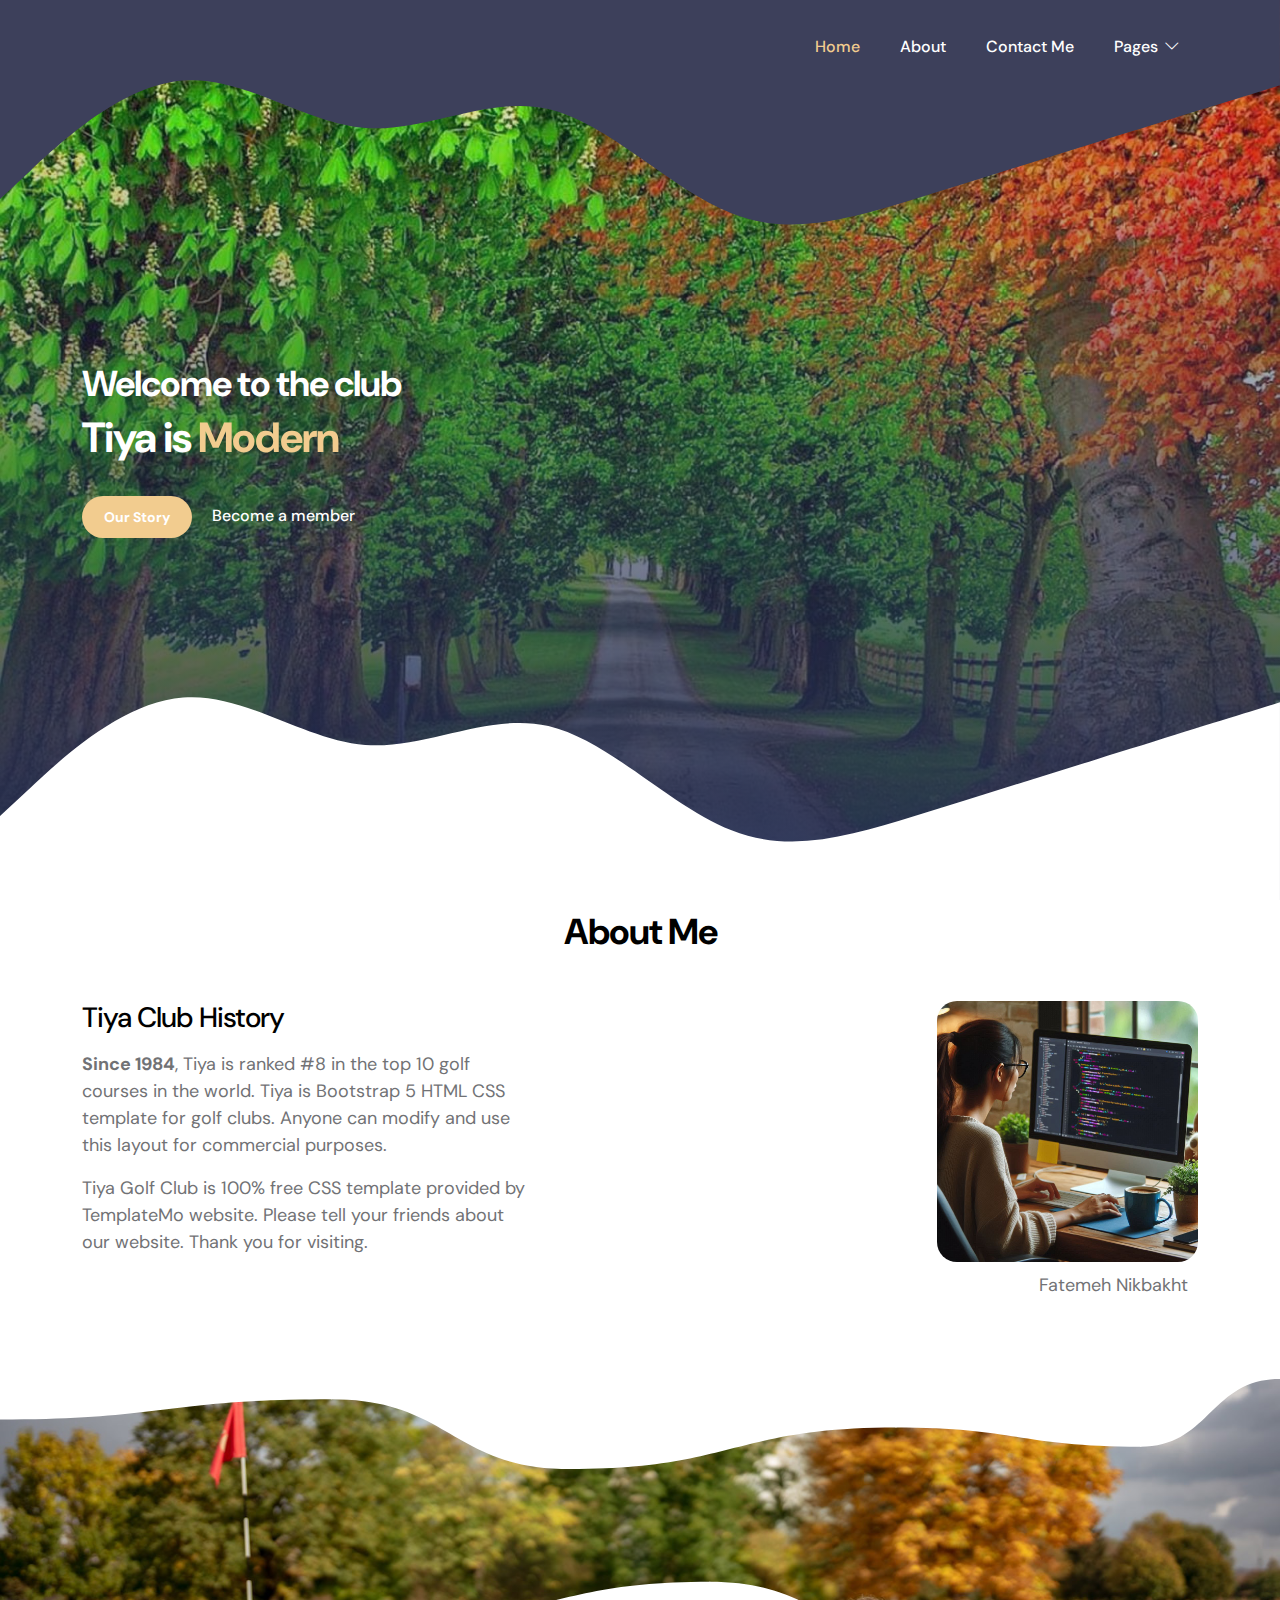
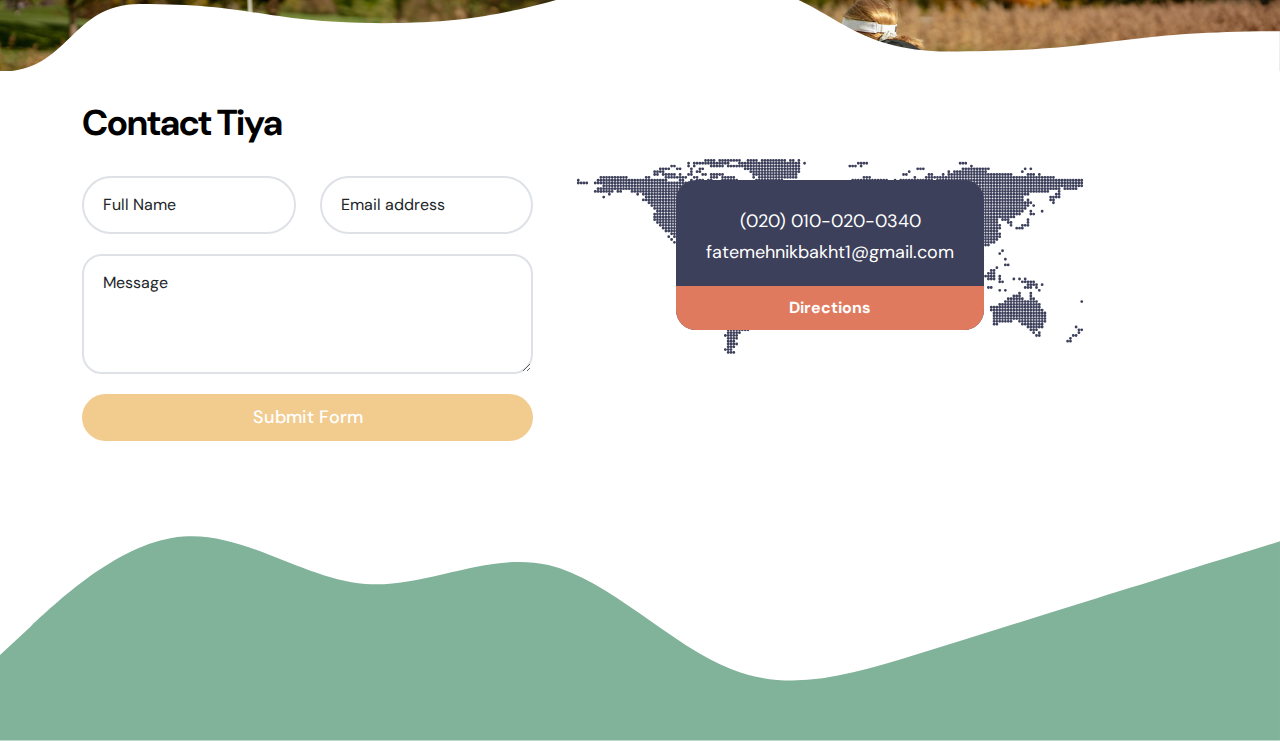
==== index.html @ 6df1ecae "SUBMIT" ====
<!doctype html>
<html lang="en">
    <head>
        <meta charset="utf-8">
        <meta name="viewport" content="width=device-width, initial-scale=1">

        <meta name="description" content="">
        <meta name="author" content="">

        <title>Fatemeh Nikbakht Nasrabad</title>

        <!-- CSS FILES -->                
        <link rel="preconnect" href="https://fonts.googleapis.com">

        <link rel="preconnect" href="https://fonts.gstatic.com" crossorigin>

        <link href="https://fonts.googleapis.com/css2?family=DM+Sans:ital,wght@0,400;0,500;0,700;1,400&display=swap" rel="stylesheet">

        <link href="css/bootstrap.min.css" rel="stylesheet">

        <link href="css/bootstrap-icons.css" rel="stylesheet">

        <link href="css/templatemo-tiya-golf-club.css" rel="stylesheet">
        
<!--

TemplateMo 587 Tiya Golf Club

https://templatemo.com/tm-587-tiya-golf-club

-->
    </head>
    
    <body>

        <main>

            <nav class="navbar navbar-expand-lg">                
                <div class="container">
                    <!-- <a class="navbar-brand d-flex align-items-center" href="index.html">
                        <img src="images/logo.png" class="navbar-brand-image img-fluid" alt="Tiya Golf Club">
                        <span class="navbar-brand-text">
                            Tiya
                            <small>Golf Club</small>
                        </span>
                    </a> -->

                    <div class="d-lg-none ms-auto me-3">
                        <a class="btn custom-btn custom-border-btn" data-bs-toggle="offcanvas" href="#offcanvasExample" role="button" aria-controls="offcanvasExample">Member Login</a>
                    </div>
    
                    <button class="navbar-toggler" type="button" data-bs-toggle="collapse" data-bs-target="#navbarNav" aria-controls="navbarNav" aria-expanded="false" aria-label="Toggle navigation">
                        <span class="navbar-toggler-icon"></span>
                    </button>
    
                    <div class="collapse navbar-collapse" id="navbarNav">
                        <ul class="navbar-nav ms-lg-auto">
                            <li class="nav-item">
                                <a class="nav-link click-scroll" href="#section_1">Home</a>
                            </li>
    
                            <li class="nav-item">
                                <a class="nav-link click-scroll" href="#section_2">About</a>
                            </li>

                            <!-- <li class="nav-item">
                                <a class="nav-link click-scroll" href="#section_4">Events</a>
                            </li> -->

                            <li class="nav-item">
                                <a class="nav-link click-scroll" href="#section_5">Contact Me</a>
                            </li>

                            <li class="nav-item dropdown">
                                <a class="nav-link dropdown-toggle" href="#" id="navbarLightDropdownMenuLink" role="button" data-bs-toggle="dropdown" aria-expanded="false">Pages</a>

                                <ul class="dropdown-menu dropdown-menu-light" aria-labelledby="navbarLightDropdownMenuLink">
                                    <li><a class="dropdown-item" href="event-listing.html">Event Listing</a></li>

                                    <li><a class="dropdown-item" href="event-detail.html">Event Detail</a></li>
                                </ul>
                            </li>
                        </ul>

                        <!-- <div class="d-none d-lg-block ms-lg-3">
                            <a class="btn custom-btn custom-border-btn" data-bs-toggle="offcanvas" href="#offcanvasExample" role="button" aria-controls="offcanvasExample">Member Login</a>
                        </div> -->
                    </div>
                </div>
            </nav>

            <div class="offcanvas offcanvas-end" data-bs-scroll="true" tabindex="-1" id="offcanvasExample" aria-labelledby="offcanvasExampleLabel">                
                <div class="offcanvas-header">
                    <h5 class="offcanvas-title" id="offcanvasExampleLabel">Member Login</h5>
                    
                    <button type="button" class="btn-close" data-bs-dismiss="offcanvas" aria-label="Close"></button>
                </div>
                
                <div class="offcanvas-body d-flex flex-column">
                    <form class="custom-form member-login-form" action="#" method="post" role="form">

                        <div class="member-login-form-body">
                            <div class="mb-4">
                                <label class="form-label mb-2" for="member-login-number">Membership No.</label>

                                <input type="text" name="member-login-number" id="member-login-number" class="form-control" placeholder="11002560" required>
                            </div>

                            <div class="mb-4">
                                <label class="form-label mb-2" for="member-login-password">Password</label>

                                <input type="password" name="member-login-password" id="member-login-password" pattern="[0-9a-zA-Z]{4,10}" class="form-control" placeholder="Password" required="">
                            </div>

                            <div class="form-check mb-4">
                                <input class="form-check-input" type="checkbox" value="" id="flexCheckDefault">
                              
                                <label class="form-check-label" for="flexCheckDefault">
                                    Remember me
                                </label>
                            </div>

                            <div class="col-lg-5 col-md-7 col-8 mx-auto">
                                <button type="submit" class="form-control">Login</button>
                            </div>

                            <div class="text-center my-4">
                                <a href="#">Forgotten password?</a>
                            </div>
                        </div>
                    </form>

                    <div class="mt-auto mb-5">
                        <p>
                            <strong class="text-white me-3">Any Questions?</strong>

                            <a href="tel: 010-020-0340" class="contact-link">
                            	010-020-0340
                            </a>
                        </p>
                    </div>
                </div>

                <svg xmlns="http://www.w3.org/2000/svg" viewBox="0 0 1440 320"><path fill="#3D405B" fill-opacity="1" d="M0,224L34.3,192C68.6,160,137,96,206,90.7C274.3,85,343,139,411,144C480,149,549,107,617,122.7C685.7,139,754,213,823,240C891.4,267,960,245,1029,224C1097.1,203,1166,181,1234,160C1302.9,139,1371,117,1406,106.7L1440,96L1440,320L1405.7,320C1371.4,320,1303,320,1234,320C1165.7,320,1097,320,1029,320C960,320,891,320,823,320C754.3,320,686,320,617,320C548.6,320,480,320,411,320C342.9,320,274,320,206,320C137.1,320,69,320,34,320L0,320Z"></path></svg>
            </div>
            

            <section class="hero-section d-flex justify-content-center align-items-center" id="section_1">

                <div class="section-overlay"></div>

                <svg xmlns="http://www.w3.org/2000/svg" viewBox="0 0 1440 320"><path fill="#3D405B" fill-opacity="1" d="M0,224L34.3,192C68.6,160,137,96,206,90.7C274.3,85,343,139,411,144C480,149,549,107,617,122.7C685.7,139,754,213,823,240C891.4,267,960,245,1029,224C1097.1,203,1166,181,1234,160C1302.9,139,1371,117,1406,106.7L1440,96L1440,0L1405.7,0C1371.4,0,1303,0,1234,0C1165.7,0,1097,0,1029,0C960,0,891,0,823,0C754.3,0,686,0,617,0C548.6,0,480,0,411,0C342.9,0,274,0,206,0C137.1,0,69,0,34,0L0,0Z"></path></svg>

                <div class="container">
                    <div class="row">

                        <div class="col-lg-6 col-12 mb-5 mb-lg-0">
                            <h2 class="text-white">Welcome to the club</h2>

                            <h1 class="cd-headline rotate-1 text-white mb-4 pb-2">
                                <span>Tiya is</span>
                                <span class="cd-words-wrapper">
                                    <b class="is-visible">Modern</b>
                                    <b>Creative</b>
                                    <b>Lifestyle</b>
                                </span>
                            </h1>

                            <div class="custom-btn-group">
                                <a href="#section_2" class="btn custom-btn smoothscroll me-3">Our Story</a>

                                <a href="#section_3" class="link smoothscroll">Become a member</a>
                            </div>
                        </div>

                        <div class="col-lg-6 col-12">
                            <!-- <div class="ratio ratio-16x9">
                                <iframe width="560" height="315" src="https://www.youtube.com/embed/MGNgbNGOzh8" title="YouTube video player" frameborder="0" allow="accelerometer; autoplay; clipboard-write; encrypted-media; gyroscope; picture-in-picture; web-share" allowfullscreen></iframe>
                            </div> -->
                        </div>

                    </div>
                </div>

                <svg xmlns="http://www.w3.org/2000/svg" viewBox="0 0 1440 320"><path fill="#ffffff" fill-opacity="1" d="M0,224L34.3,192C68.6,160,137,96,206,90.7C274.3,85,343,139,411,144C480,149,549,107,617,122.7C685.7,139,754,213,823,240C891.4,267,960,245,1029,224C1097.1,203,1166,181,1234,160C1302.9,139,1371,117,1406,106.7L1440,96L1440,320L1405.7,320C1371.4,320,1303,320,1234,320C1165.7,320,1097,320,1029,320C960,320,891,320,823,320C754.3,320,686,320,617,320C548.6,320,480,320,411,320C342.9,320,274,320,206,320C137.1,320,69,320,34,320L0,320Z"></path></svg>
            </section>


            <section class="about-section section-padding" id="section_2">
                <div class="container">
                    <div class="row">

                        <div class="col-lg-12 col-12 text-center">
                            <h2 class="mb-lg-5 mb-4">About Me</h2>
                        </div>

                        <div class="col-lg-5 col-12 me-auto mb-4 mb-lg-0">
                            <h3 class="mb-3">Tiya Club History</h3>

                            <p><strong>Since 1984</strong>, Tiya is ranked #8 in the top 10 golf courses in the world. Tiya is Bootstrap 5 HTML CSS template for golf clubs. Anyone can modify and use this layout for commercial purposes.</p>

                            <p>Tiya Golf Club is 100% free CSS template provided by TemplateMo website. Please tell your friends about our website. Thank you for visiting.</p>
                        </div>

                        <!-- <div class="col-lg-3 col-md-6 col-12 mb-4 mb-lg-0 mb-md-0">
                            <div class="member-block">
                                <div class="member-block-image-wrap">
                                    <img src="images/members/portrait-young-handsome-businessman-wearing-suit-standing-with-crossed-arms-with-isolated-studio-white-background.jpg" class="member-block-image img-fluid" alt="">

                                    <ul class="social-icon">
                                        <li class="social-icon-item">
                                            <a href="#" class="social-icon-link bi-twitter"></a>
                                        </li>

                                        <li class="social-icon-item">
                                            <a href="#" class="social-icon-link bi-whatsapp"></a>
                                        </li>
                                    </ul>
                                </div>

                                <div class="member-block-info d-flex align-items-center">
                                    <h4>Michael</h4>

                                    <p class="ms-auto">Founder</p>
                                </div>
                            </div>
                        </div> -->

                        <div class="col-lg-3 col-md-6 col-12">
                            <div class="member-block">
                                <div class="member-block-image-wrap">
                                    <img src="images/members/successful-asian-lady-boss-red-blazer-holding-clipboard-with-documens-pen-working-looking-happy-white-background.jpg" class="member-block-image img-fluid" alt="">

                                    <ul class="social-icon">
                                        <li class="social-icon-item">
                                            <a href="https://www.linkedin.com/in/fatemeh-nikbakht-nasrabadi" class="social-icon-link bi-linkedin"></a>
                                        </li>
                                        <li class="social-icon-item">
                                            <a href="https://t.me/MaNikbakht" class="social-icon-link bi-telegram"></a>
                                        </li>
                                        <li class="social-icon-item">
                                            <a href="https://github.com/nickinikbakht" class="social-icon-link bi-github"></a>
                                        </li>
                                        <li class="social-icon-item">
                                            <a href="https://skype.com/live:a0021c2ff36d9532" class="social-icon-link bi-skype"></a>
                                        </li>
                                    </ul>
                                </div>

                                <div class="member-block-info d-flex align-items-center">
                                    <p class="ms-auto">Fatemeh Nikbakht</p>
                                </div>
                            </div>
                        </div>

                    </div>
                </div>
            </section>


            <section class="section-bg-image">
                <svg viewBox="0 0 1265 144" xmlns="http://www.w3.org/2000/svg" xmlns:xlink="http://www.w3.org/1999/xlink"><path fill="rgba(255, 255, 255, 1)" d="M 0 40 C 164 40 164 20 328 20 L 328 20 L 328 0 L 0 0 Z" stroke-width="0"></path> <path fill="rgba(255, 255, 255, 1)" d="M 327 20 C 445.5 20 445.5 89 564 89 L 564 89 L 564 0 L 327 0 Z" stroke-width="0"></path> <path fill="rgba(255, 255, 255, 1)" d="M 563 89 C 724.5 89 724.5 48 886 48 L 886 48 L 886 0 L 563 0 Z" stroke-width="0"></path><path fill="rgba(255, 255, 255, 1)" d="M 885 48 C 1006.5 48 1006.5 67 1128 67 L 1128 67 L 1128 0 L 885 0 Z" stroke-width="0"></path><path fill="rgba(255, 255, 255, 1)" d="M 1127 67 C 1196 67 1196 0 1265 0 L 1265 0 L 1265 0 L 1127 0 Z" stroke-width="0"></path></svg>

                <div class="container">
                    <div class="row">

                        <!-- 
                        <div class="col-lg-6 col-12">
                            <div class="section-bg-image-block">
                                <h2 class="mb-lg-3">Get our newsletter</h2>

                                <p>Lorem ipsum dolor sit amet, consectetur adipisicing elit, sed do eiusmod tempor ut labore et dolore.</p>

                                <form action="#" method="get" class="custom-form mt-lg-4 mt-2" role="form">
                                    <div class="input-group input-group-lg">
                                        <span class="input-group-text bi-envelope" id="basic-addon1"></span>

                                        <input type="email" name="email" id="email" pattern="[^ @]*@[^ @]*" class="form-control" placeholder="Email address" required="">

                                        <button type="submit" class="form-control">Subscribe</button>
                                    </div>
                                </form>
                            </div>
                        </div> 
                        -->

                    </div>
                </div>

                <svg viewBox="0 0 1265 144" xmlns="http://www.w3.org/2000/svg" xmlns:xlink="http://www.w3.org/1999/xlink"><path fill="rgba(255, 255, 255, 1)" d="M 0 40 C 164 40 164 20 328 20 L 328 20 L 328 0 L 0 0 Z" stroke-width="0"></path> <path fill="rgba(255, 255, 255, 1)" d="M 327 20 C 445.5 20 445.5 89 564 89 L 564 89 L 564 0 L 327 0 Z" stroke-width="0"></path> <path fill="rgba(255, 255, 255, 1)" d="M 563 89 C 724.5 89 724.5 48 886 48 L 886 48 L 886 0 L 563 0 Z" stroke-width="0"></path><path fill="rgba(255, 255, 255, 1)" d="M 885 48 C 1006.5 48 1006.5 67 1128 67 L 1128 67 L 1128 0 L 885 0 Z" stroke-width="0"></path><path fill="rgba(255, 255, 255, 1)" d="M 1127 67 C 1196 67 1196 0 1265 0 L 1265 0 L 1265 0 L 1127 0 Z" stroke-width="0"></path></svg>
            </section>


            <!-- <section class="membership-section section-padding" id="section_3">
                <div class="container">
                    <div class="row">

                        <div class="col-lg-12 col-12 text-center mx-auto mb-lg-5 mb-4">
                            <h2><span>Membership</span> at Tiya</h2>
                        </div>

                        <div class="col-lg-6 col-12 mb-3 mb-lg-0">
                            <h4 class="mb-4 pb-lg-2">Membership Fees</h4>

                            <div class="table-responsive">
                                <table class="table text-center">
                                    <thead>
                                        <tr>
                                            <th style="width: 34%;">Yearly Access</th>
                                            
                                            <th style="width: 22%;">T1 $420</th>
                                            
                                            <th style="width: 22%;">T2 $640</th>
                                            
                                            <th style="width: 22%;">T3 $860</th>
                                        </tr>
                                    </thead>

                                    <tbody>
                                        <tr>
                                            <th scope="row" class="text-start">Golf Insurance</th>
                                            
                                            <td>
                                                <i class="bi-check-circle-fill"></i>
                                            </td>
                                            
                                            <td>
                                                <i class="bi-check-circle-fill"></i>
                                            </td>
                                            
                                            <td>
                                                <i class="bi-check-circle-fill"></i>
                                            </td>
                                        </tr>

                                        <tr>
                                            <th scope="row" class="text-start">Club Facilities</th>

                                            <td>
                                                <i class="bi-check-circle-fill"></i>
                                            </td>

                                            <td>
                                                <i class="bi-check-circle-fill"></i>
                                            </td>

                                            <td>
                                                <i class="bi-check-circle-fill"></i>
                                            </td>
                                        </tr>

                                        <tr>
                                            <th scope="row" class="text-start">Country Club</th>

                                            <td>
                                                <i class="bi-x-circle-fill"></i>
                                            </td>

                                            <td>
                                                <i class="bi-check-circle-fill"></i>
                                            </td>

                                            <td>
                                                <i class="bi-check-circle-fill"></i>
                                            </td>
                                        </tr>

                                        <tr>
                                            <th scope="row" class="text-start">Weekend Seasonal</th>

                                            <td>
                                                <i class="bi-x-circle-fill"></i>
                                            </td>

                                            <td>
                                                <i class="bi-check-circle-fill"></i>
                                            </td>

                                            <td>
                                                <i class="bi-check-circle-fill"></i>
                                            </td>
                                        </tr>

                                        <tr>
                                            <th scope="row" class="text-start">Premium Courses</th>

                                            <td>
                                                <i class="bi-x-circle-fill"></i>
                                            </td>

                                            <td>
                                                <i class="bi-x-circle-fill"></i>
                                            </td>

                                            <td>
                                                <i class="bi-check-circle-fill"></i>
                                            </td>
                                        </tr>
                                        
                                        <tr>
                                            <th scope="row" class="text-start">Pro's Networking</th>

                                            <td>
                                                <i class="bi-x-circle-fill"></i>
                                            </td>

                                            <td>
                                                <i class="bi-x-circle-fill"></i>
                                            </td>

                                            <td>
                                                <i class="bi-check-circle-fill"></i>
                                            </td>
                                        </tr>
                                        
                                    </tbody>
                                </table>
                            </div>
                        </div>

                        <div class="col-lg-5 col-12 mx-auto">
                        <h4 class="mb-4 pb-lg-2">Please join us!</h4>
                            <form action="#" method="post" class="custom-form membership-form shadow-lg" role="form">
                                <h4 class="text-white mb-4">Become a member</h4>

                                    <div class="form-floating">
                                        <input type="text" name="full-name" id="full-name" class="form-control" placeholder="Full Name" required="">
                                        
                                        <label for="floatingInput">Full Name</label>
                                    </div>

                                    <div class="form-floating">
                                        <input type="email" name="email" id="email" pattern="[^ @]*@[^ @]*" class="form-control" placeholder="Email address" required="">
                                        
                                        <label for="floatingInput">Email address</label>
                                    </div>

                                    <div class="form-floating">
                                        <textarea class="form-control" id="message" name="message" placeholder="Describe message here"></textarea>
                                        
                                        <label for="floatingTextarea"> Comments</label>
                                    </div>

                                    <button type="submit" class="form-control">Submit</button>
                                </div>
                            </form>
                        </div>

                    </div>
                </div>
            </section> -->


            <!-- <section class="events-section section-bg section-padding" id="section_4">
                <div class="container">
                    <div class="row">

                        <div class="col-lg-12 col-12">
                            <h2 class="mb-lg-3">Upcoming Events</h2>
                        </div>

                        <div class="row custom-block mb-3">
                            <div class="col-lg-2 col-md-4 col-12 order-2 order-md-0 order-lg-0">
                                <div class="custom-block-date-wrap d-flex d-lg-block d-md-block align-items-center mt-3 mt-lg-0 mt-md-0">
                                    <h6 class="custom-block-date mb-lg-1 mb-0 me-3 me-lg-0 me-md-0">24</h6>
                                    
                                    <strong class="text-white">Feb 2048</strong>
                                </div>
                            </div>

                            <div class="col-lg-4 col-md-8 col-12 order-1 order-lg-0">
                                <div class="custom-block-image-wrap">
                                    <a href="event-detail.html">
                                        <img src="images/professional-golf-player.jpg" class="custom-block-image img-fluid" alt="">

                                        <i class="custom-block-icon bi-link"></i>
                                    </a>
                                </div>
                            </div>

                            <div class="col-lg-6 col-12 order-3 order-lg-0">
                                <div class="custom-block-info mt-2 mt-lg-0">
                                    <a href="event-detail.html" class="events-title mb-3">Private activities</a>

                                    <p class="mb-0">Lorem ipsum dolor sit amet, consectetur adipisicing elit, sed do eiusmod tempor incididunt ut labore et dolore magna aliqua.</p>

                                    <div class="d-flex flex-wrap border-top mt-4 pt-3">

                                        <div class="mb-4 mb-lg-0">
                                            <div class="d-flex flex-wrap align-items-center mb-1">
                                                <span class="custom-block-span">Location:</span>

                                                <p class="mb-0">National Center, NYC</p>
                                            </div>

                                            <div class="d-flex flex-wrap align-items-center">
                                                <span class="custom-block-span">Ticket:</span>

                                                <p class="mb-0">$250</p>
                                            </div>
                                        </div>

                                        <div class="d-flex align-items-center ms-lg-auto">
                                            <a href="event-detail.html" class="btn custom-btn">Buy Ticket</a>
                                        </div>
                                    </div>
                                </div>
                            </div>
                        </div>

                        <div class="row custom-block custom-block-bg">
                            <div class="col-lg-2 col-md-4 col-12 order-2 order-md-0 order-lg-0">
                                <div class="custom-block-date-wrap d-flex d-lg-block d-md-block align-items-center mt-3 mt-lg-0 mt-md-0">
                                    <h6 class="custom-block-date mb-lg-1 mb-0 me-3 me-lg-0 me-md-0">28</h6>
                                    
                                    <strong class="text-white">Feb 2048</strong>
                                </div>
                            </div>

                            <div class="col-lg-4 col-md-8 col-12 order-1 order-lg-0">
                                <div class="custom-block-image-wrap">
                                    <a href="event-detail.html">
                                        <img src="images/girl-taking-selfie-with-friends-golf-field.jpg" class="custom-block-image img-fluid" alt="">

                                        <i class="custom-block-icon bi-link"></i>
                                    </a>
                                </div>
                            </div>

                            <div class="col-lg-6 col-12 order-3 order-lg-0">
                                <div class="custom-block-info mt-2 mt-lg-0">
                                    <a href="event-detail.html" class="events-title mb-3">Group tournament activities</a>

                                    <p class="mb-0">Lorem ipsum dolor sit amet, consectetur adipisicing elit, sed do eiusmod tempor incididunt ut labore et dolore magna aliqua.</p>

                                    <div class="d-flex flex-wrap border-top mt-4 pt-3">

                                        <div class="mb-4 mb-lg-0">
                                            <div class="d-flex flex-wrap align-items-center mb-1">
                                                <span class="custom-block-span">Location:</span>

                                                <p class="mb-0">National Center, NYC</p>
                                            </div>

                                            <div class="d-flex flex-wrap align-items-center">
                                                <span class="custom-block-span">Ticket:</span>

                                                <p class="mb-0">$350</p>
                                            </div>
                                        </div>

                                        <div class="d-flex align-items-center ms-lg-auto">
                                            <a href="event-detail.html" class="btn custom-btn">Buy Ticket</a>
                                        </div>
                                    </div>
                                </div>
                            </div>
                        </div>

                    </div>
                </div>
            </section> -->


            <section class="contact-section section-padding" id="section_5">
                <div class="container">
                    <div class="row">

                        <div class="col-lg-5 col-12">
                            <form action="#" method="post" class="custom-form contact-form" role="form">
                                <h2 class="mb-4 pb-2">Contact Tiya</h2>

                                <div class="row">
                                    <div class="col-lg-6 col-md-6 col-12">
                                        <div class="form-floating">
                                            <input type="text" name="full-name" id="full-name" class="form-control" placeholder="Full Name" required="">
                                            
                                            <label for="floatingInput">Full Name</label>
                                        </div>
                                    </div>

                                    <div class="col-lg-6 col-md-6 col-12"> 
                                        <div class="form-floating">
                                            <input type="email" name="email" id="email" pattern="[^ @]*@[^ @]*" class="form-control" placeholder="Email address" required="">
                                            
                                            <label for="floatingInput">Email address</label>
                                        </div>
                                    </div>

                                    <div class="col-lg-12 col-12">
                                        <div class="form-floating">
                                            <textarea class="form-control" id="message" name="message" placeholder="Describe message here"></textarea>
                                            
                                            <label for="floatingTextarea">Message</label>
                                        </div>

                                        <button type="submit" class="form-control">Submit Form</button>
                                    </div>
                                </div>
                            </form>
                        </div>

                        <div class="col-lg-6 col-12">
                            <div class="contact-info mt-5">
                                <div class="contact-info-item">
                                    <div class="contact-info-body">
                                        <!-- <strong>London, United Kingdom</strong> -->

                                        <p class="mt-2 mb-1">
                                            <a href="tel: 010-020-0340" class="contact-link">
                                                (020) 010-020-0340
                                            </a>
                                        </p>

                                        <p class="mb-0">
                                            <a href="mailto:fatemehnikbakht1@gmail.com" class="contact-link">
                                                fatemehnikbakht1@gmail.com
                                            </a>
                                        </p>
                                    </div>

                                    <div class="contact-info-footer">
                                        <a href="#">Directions</a>
                                    </div>
                                </div>

                                <img src="images/WorldMap.svg" class="img-fluid" alt="">
                            </div>
                        </div>

                    </div>
                </div>
            </section>
        </main>

        <footer class="site-footer">
            <!-- <div class="container">
                <div class="row">

                    <div class="col-lg-6 col-12 me-auto mb-5 mb-lg-0">
                        <a class="navbar-brand d-flex align-items-center" href="index.html">
                            <img src="images/logo.png" class="navbar-brand-image img-fluid" alt="">
                            <span class="navbar-brand-text">
                                Tiya
                                <small>Golf Club</small>
                            </span>
                        </a>
                    </div>

                    <div class="col-lg-3 col-12">
                        <h5 class="site-footer-title mb-4">Join Us</h5>

                        <p class="d-flex border-bottom pb-3 mb-3 me-lg-3">
                            <span>Mon-Fri</span>
                            6:00 AM - 6:00 PM
                        </p>

                        <p class="d-flex me-lg-3">
                            <span>Sat-Sun</span>
                            6:30 AM - 8:30 PM
                        </p>
                        <br>
                        <p class="copyright-text">Copyright © 2048 Tiya Golf Club</p>
                    </div>

                        <div class="col-lg-2 col-12 ms-auto">
                            <ul class="social-icon mt-lg-5 mt-3 mb-4">
                                <li class="social-icon-item">
                                    <a href="#" class="social-icon-link bi-instagram"></a>
                                </li>

                                <li class="social-icon-item">
                                    <a href="#" class="social-icon-link bi-twitter"></a>
                                </li>

                                <li class="social-icon-item">
                                    <a href="#" class="social-icon-link bi-whatsapp"></a>
                                </li>
                            </ul>
                            <p class="copyright-text">Design: <a rel="nofollow" href="https://templatemo.com" target="_blank">TemplateMo</a></p>
                            
                        </div>

                </div>
            </div> -->

            <svg xmlns="http://www.w3.org/2000/svg" viewBox="0 0 1440 320"><path fill="#81B29A" fill-opacity="1" d="M0,224L34.3,192C68.6,160,137,96,206,90.7C274.3,85,343,139,411,144C480,149,549,107,617,122.7C685.7,139,754,213,823,240C891.4,267,960,245,1029,224C1097.1,203,1166,181,1234,160C1302.9,139,1371,117,1406,106.7L1440,96L1440,320L1405.7,320C1371.4,320,1303,320,1234,320C1165.7,320,1097,320,1029,320C960,320,891,320,823,320C754.3,320,686,320,617,320C548.6,320,480,320,411,320C342.9,320,274,320,206,320C137.1,320,69,320,34,320L0,320Z"></path></svg>
        </footer>


        <!-- JAVASCRIPT FILES -->
        <script src="js/jquery.min.js"></script>
        <script src="js/bootstrap.bundle.min.js"></script>
        <script src="js/jquery.sticky.js"></script>
        <script src="js/click-scroll.js"></script>
        <script src="js/animated-headline.js"></script>
        <script src="js/modernizr.js"></script>
        <script src="js/custom.js"></script>

    </body>
</html>
---- css/templatemo-tiya-golf-club.css ----
/*

TemplateMo 587 Tiya Golf Club

https://templatemo.com/tm-587-tiya-golf-club

*/


/*---------------------------------------
  CUSTOM PROPERTIES ( VARIABLES )             
-----------------------------------------*/
:root {
  --white-color:                  #ffffff;
  --primary-color:                #81B29A;
  --secondary-color:              #3D405B;
  --section-bg-color:             #F4F1DE;
  --custom-btn-bg-color:          #F2CC8F;
  --custom-btn-bg-hover-color:    #E07A5F;
  --dark-color:                   #000000;
  --p-color:                      #717275;
  --link-hover-color:             #F2CC8F;

  --body-font-family:             'DM Sans', sans-serif;

  --h1-font-size:                 42px;
  --h2-font-size:                 36px;
  --h3-font-size:                 28px;
  --h4-font-size:                 24px;
  --h5-font-size:                 22px;
  --h6-font-size:                 20px;
  --p-font-size:                  18px;
  --menu-font-size:               16px;
  --btn-font-size:                14px;

  --border-radius-large:          100px;
  --border-radius-medium:         20px;
  --border-radius-small:          10px;

  --font-weight-normal:           400;
  --font-weight-medium:           500;
  --font-weight-bold:             700;
}

body {
  background-color: var(--white-color);
  font-family: var(--body-font-family); 
}


/*---------------------------------------
  TYPOGRAPHY               
-----------------------------------------*/

h2,
h3,
h4,
h5,
h6 {
  color: var(--dark-color);
}

h1,
h2,
h3,
h4,
h5,
h6 {
  font-weight: var(--font-weight-medium);
  letter-spacing: -1px;
}

h1 {
  font-size: var(--h1-font-size);
  font-weight: var(--font-weight-bold);
}

h2 {
  font-size: var(--h2-font-size);
  font-weight: var(--font-weight-bold);
}

h3 {
  font-size: var(--h3-font-size);
}

h4 {
  font-size: var(--h4-font-size);
}

h5 {
  font-size: var(--h5-font-size);
}

h6 {
  font-size: var(--h6-font-size);
}

p {
  color: var(--p-color);
  font-size: var(--p-font-size);
  font-weight: var(--font-weight-normal);
}

ul li {
  color: var(--p-color);
  font-size: var(--p-font-size);
  font-weight: var(--font-weight-normal);
}

a, 
button {
  touch-action: manipulation;
  transition: all 0.3s;
}

a {
  display: inline-block;
  color: var(--secondary-color);
  text-decoration: none;
}

a:hover {
  color: var(--link-hover-color);
}

b,
strong {
  font-weight: var(--font-weight-bold);
}


/*---------------------------------------
  SECTION               
-----------------------------------------*/
.section-bg {
  background-color: var(--section-bg-color);
}

.section-padding {
  padding-top: 100px;
  padding-bottom: 100px;
}

.section-overlay {
  content: "";
  background: rgba(0, 0, 0, 0) linear-gradient(rgba(39, 48, 83, 0.01) 0%, rgb(39, 48, 83) 100%) repeat scroll 0% 0%;
  position: absolute;
  top: 0;
  right: 0;
  bottom: 0;
  left: 0;
}

::selection {
  background-color: var(--primary-color);
  color: var(--white-color);
}


/*---------------------------------------
  ANIMATED HEADLINE               
-----------------------------------------*/
.cd-words-wrapper {
  display: inline-block;
  position: relative;
  text-align: left;
}

.cd-words-wrapper b {
  color: var(--link-hover-color);
  display: inline-block;
  position: absolute;
  white-space: nowrap;
  left: 0;
  top: 0;
}

.cd-words-wrapper b.is-visible {
  position: relative;
}

.no-js .cd-words-wrapper b {
  opacity: 0;
}

.no-js .cd-words-wrapper b.is-visible {
  opacity: 1;
}

.cd-headline.rotate-1 .cd-words-wrapper {
  -webkit-perspective: 300px;
  -moz-perspective: 300px;
  perspective: 300px;
}
.cd-headline.rotate-1 b {
  opacity: 0;
  -webkit-transform-origin: 50% 100%;
  -moz-transform-origin: 50% 100%;
  -ms-transform-origin: 50% 100%;
  -o-transform-origin: 50% 100%;
  transform-origin: 50% 100%;
  -webkit-transform: rotateX(180deg);
  -moz-transform: rotateX(180deg);
  -ms-transform: rotateX(180deg);
  -o-transform: rotateX(180deg);
  transform: rotateX(180deg);
}
.cd-headline.rotate-1 b.is-visible {
  opacity: 1;
  -webkit-transform: rotateX(0deg);
  -moz-transform: rotateX(0deg);
  -ms-transform: rotateX(0deg);
  -o-transform: rotateX(0deg);
  transform: rotateX(0deg);
  -webkit-animation: cd-rotate-1-in 1.2s;
  -moz-animation: cd-rotate-1-in 1.2s;
  animation: cd-rotate-1-in 1.2s;
}
.cd-headline.rotate-1 b.is-hidden {
  -webkit-transform: rotateX(180deg);
  -moz-transform: rotateX(180deg);
  -ms-transform: rotateX(180deg);
  -o-transform: rotateX(180deg);
  transform: rotateX(180deg);
  -webkit-animation: cd-rotate-1-out 1.2s;
  -moz-animation: cd-rotate-1-out 1.2s;
  animation: cd-rotate-1-out 1.2s;
}

@-webkit-keyframes cd-rotate-1-in {
  0% {
    -webkit-transform: rotateX(180deg);
    opacity: 0;
  }
  35% {
    -webkit-transform: rotateX(120deg);
    opacity: 0;
  }
  65% {
    opacity: 0;
  }
  100% {
    -webkit-transform: rotateX(360deg);
    opacity: 1;
  }
}
@-moz-keyframes cd-rotate-1-in {
  0% {
    -moz-transform: rotateX(180deg);
    opacity: 0;
  }
  35% {
    -moz-transform: rotateX(120deg);
    opacity: 0;
  }
  65% {
    opacity: 0;
  }
  100% {
    -moz-transform: rotateX(360deg);
    opacity: 1;
  }
}
@keyframes cd-rotate-1-in {
  0% {
    -webkit-transform: rotateX(180deg);
    -moz-transform: rotateX(180deg);
    -ms-transform: rotateX(180deg);
    -o-transform: rotateX(180deg);
    transform: rotateX(180deg);
    opacity: 0;
  }
  35% {
    -webkit-transform: rotateX(120deg);
    -moz-transform: rotateX(120deg);
    -ms-transform: rotateX(120deg);
    -o-transform: rotateX(120deg);
    transform: rotateX(120deg);
    opacity: 0;
  }
  65% {
    opacity: 0;
  }
  100% {
    -webkit-transform: rotateX(360deg);
    -moz-transform: rotateX(360deg);
    -ms-transform: rotateX(360deg);
    -o-transform: rotateX(360deg);
    transform: rotateX(360deg);
    opacity: 1;
  }
}
@-webkit-keyframes cd-rotate-1-out {
  0% {
    -webkit-transform: rotateX(0deg);
    opacity: 1;
  }
  35% {
    -webkit-transform: rotateX(-40deg);
    opacity: 1;
  }
  65% {
    opacity: 0;
  }
  100% {
    -webkit-transform: rotateX(180deg);
    opacity: 0;
  }
}
@-moz-keyframes cd-rotate-1-out {
  0% {
    -moz-transform: rotateX(0deg);
    opacity: 1;
  }
  35% {
    -moz-transform: rotateX(-40deg);
    opacity: 1;
  }
  65% {
    opacity: 0;
  }
  100% {
    -moz-transform: rotateX(180deg);
    opacity: 0;
  }
}
@keyframes cd-rotate-1-out {
  0% {
    -webkit-transform: rotateX(0deg);
    -moz-transform: rotateX(0deg);
    -ms-transform: rotateX(0deg);
    -o-transform: rotateX(0deg);
    transform: rotateX(0deg);
    opacity: 1;
  }
  35% {
    -webkit-transform: rotateX(-40deg);
    -moz-transform: rotateX(-40deg);
    -ms-transform: rotateX(-40deg);
    -o-transform: rotateX(-40deg);
    transform: rotateX(-40deg);
    opacity: 1;
  }
  65% {
    opacity: 0;
  }
  100% {
    -webkit-transform: rotateX(180deg);
    -moz-transform: rotateX(180deg);
    -ms-transform: rotateX(180deg);
    -o-transform: rotateX(180deg);
    transform: rotateX(180deg);
    opacity: 0;
  }
}


/*---------------------------------------
  CUSTOM BUTTON               
-----------------------------------------*/
.custom-btn {
  background: var(--custom-btn-bg-color);
  border: 2px solid transparent;
  border-radius: var(--border-radius-large);
  color: var(--white-color);
  font-size: var(--btn-font-size);
  font-weight: var(--font-weight-bold);
  line-height: normal;
  transition: all 0.3s;
  padding: 10px 20px;
}

.custom-btn:hover {
  background: var(--custom-btn-bg-hover-color);
  color: var(--white-color);
}

.custom-border-btn {
  background: transparent;
  border: 2px solid var(--custom-btn-bg-color);
  color: var(--custom-btn-bg-color);
}

.custom-border-btn:hover {
  background: var(--custom-btn-bg-color);
  border-color: transparent;
  color: var(--white-color);
}

.custom-btn-bg-white {
  border-color: var(--white-color);
  color: var(--white-color);
}

.custom-btn-group .link {
  color: var(--white-color);
  font-weight: var(--font-weight-medium);
}

.custom-btn-group .link:hover {
  color: var(--link-hover-color);
}


/*---------------------------------------
  NAVIGATION BAR & OFFCANVAS              
-----------------------------------------*/
.offcanvas {
  background-color: var(--primary-color);
  padding: 30px;
}

.offcanvas.offcanvas-end {
  border-left: 0;
}

.offcanvas-header .btn-close {
  transition: all 0.3s;
}

.offcanvas-header .btn-close:hover {
  transform: rotate(180deg);
}

.offcanvas svg {
  position: absolute;
  bottom: 0;
  right: 0;
  left: 0;
}

.sticky-wrapper {
  position: absolute;
  top: 0;
  right: 0;
  left: 0;
}

.sticky-wrapper.is-sticky .navbar {
  background-color: rgb(61 64 91);
}

.navbar {
  background: transparent;
  z-index: 99;
  padding-top: 15px;
  padding-bottom: 15px;
}

.navbar-brand,
.navbar-brand:hover {
  font-size: var(--h4-font-size);
  font-weight: var(--font-weight-bold);
  display: block;
  color: var(--dark-color);
  max-width: 48px;
}

.navbar .navbar-brand,
.navbar .navbar-brand:hover {
  color: var(--white-color);
}

.navbar .navbar-brand-image {
  filter: brightness(0) invert(1);
}

.navbar-brand-image {
  width: 48px;
  height: 48px;
}

.navbar-brand-text {
  line-height: normal;
  margin-left: 10px;
  position: relative;
  bottom: 5px;
}

.navbar-brand-text small {
  display: block;
  font-size: 10px;
  line-height: 1;
  text-transform: uppercase;
}

.navbar-expand-lg .navbar-nav .nav-link {
  border-radius: var(--border-radius-large);
  margin: 10px;
  padding: 10px;
}

.navbar-nav .nav-link {
  display: inline-block;
  color: var(--white-color);
  font-size: var(--menu-font-size);
  font-weight: var(--font-weight-medium);
  padding-top: 15px;
  padding-bottom: 15px;
}

.navbar-nav .nav-link.active, 
.navbar-nav .nav-link:hover {
  color: var(--link-hover-color);
}

.navbar .dropdown-menu {
  background: var(--white-color);
  box-shadow: 0 1rem 3rem rgba(0,0,0,.175);
  border: 0;
  display: inherit;
  opacity: 0;
  min-width: 9rem;
  margin-top: 20px;
  padding: 13px 0 10px 0;
  transition: all 0.3s;
  pointer-events: none;
}

.navbar .dropdown-menu::before {
  content: "";
  width: 0;
  height: 0;
  border-left: 20px solid transparent;
  border-right: 20px solid transparent;
  border-bottom: 15px solid var(--white-color);
  position: absolute;
  top: -10px;
  left: 10px;
}

.navbar .dropdown-item {
  display: inline-block;
  color: var(--p-color);
  font-size: var(--menu-font-size);
  font-weight: var(--font-weight-medium);
  position: relative;
}

.navbar .dropdown-item.active, 
.navbar .dropdown-item:active,
.navbar .dropdown-item:focus, 
.navbar .dropdown-item:hover {
  background: transparent;
  color: var(--link-hover-color);
}

.navbar .dropdown-toggle::after {
  content: "\f282";
  display: inline-block;
  font-family: bootstrap-icons !important;
  font-size: var(--copyright-font-size);
  font-style: normal;
  font-weight: normal !important;
  font-variant: normal;
  text-transform: none;
  line-height: 1;
  vertical-align: -.125em;
  -webkit-font-smoothing: antialiased;
  -moz-osx-font-smoothing: grayscale;
  position: relative;
  left: 2px;
  border: 0;
}

@media screen and (min-width: 992px) {
  .navbar .dropdown:hover .dropdown-menu {
    opacity: 1;
    margin-top: 0;
    pointer-events: auto;
  }
}

.navbar-toggler {
  border: 0;
  padding: 0;
  cursor: pointer;
  margin: 0;
  width: 30px;
  height: 35px;
  outline: none;
}

.navbar-toggler:focus {
  outline: none;
  box-shadow: none;
}

.navbar-toggler[aria-expanded="true"] .navbar-toggler-icon {
  background: transparent;
}

.navbar-toggler[aria-expanded="true"] .navbar-toggler-icon:before,
.navbar-toggler[aria-expanded="true"] .navbar-toggler-icon:after {
  transition: top 300ms 50ms ease, -webkit-transform 300ms 350ms ease;
  transition: top 300ms 50ms ease, transform 300ms 350ms ease;
  transition: top 300ms 50ms ease, transform 300ms 350ms ease, -webkit-transform 300ms 350ms ease;
  top: 0;
}

.navbar-toggler[aria-expanded="true"] .navbar-toggler-icon:before {
  transform: rotate(45deg);
}

.navbar-toggler[aria-expanded="true"] .navbar-toggler-icon:after {
  transform: rotate(-45deg);
}

.navbar-toggler .navbar-toggler-icon {
  background: var(--white-color);
  transition: background 10ms 300ms ease;
  display: block;
  width: 30px;
  height: 2px;
  position: relative;
}

.navbar-toggler .navbar-toggler-icon:before,
.navbar-toggler .navbar-toggler-icon:after {
  transition: top 300ms 350ms ease, -webkit-transform 300ms 50ms ease;
  transition: top 300ms 350ms ease, transform 300ms 50ms ease;
  transition: top 300ms 350ms ease, transform 300ms 50ms ease, -webkit-transform 300ms 50ms ease;
  position: absolute;
  right: 0;
  left: 0;
  background: var(--white-color);
  width: 30px;
  height: 2px;
  content: '';
}

.navbar-toggler .navbar-toggler-icon::before {
  top: -8px;
}

.navbar-toggler .navbar-toggler-icon::after {
  top: 8px;
}


/*---------------------------------------
  HERO        
-----------------------------------------*/
.hero-section {
  background-image: url('../images/bMcfGb3-free-desktop-wallpaper-trees.jpg');
  background-repeat: no-repeat;
  background-size: cover;
  background-position: center;
  position: relative;
  padding-top: 100px;
  padding-bottom: 100px;
  height: 100vh;
  min-height: 670px;
  margin-bottom: -90px;
}

.hero-50 {
  height: auto;
  min-height: 540px;
  margin-bottom: -100px;
}

.hero-50 .container + svg {
  transform: rotate(180deg);
}

.hero-section .ratio {
  border-radius: var(--border-radius-medium);
  overflow: hidden;
}

.hero-section svg {
  position: absolute;
  right: 0;
  left: 0;
}

.hero-section > svg {
  top: 0;
}

.hero-section .container + svg {
  top: auto;
  bottom: -1px;
}

.hero-section .row {
  position: relative;
  z-index: 22;
}


/*---------------------------------------
  BACKGROUND IMAGE SECTION        
-----------------------------------------*/
.section-bg-image {
  background-image: url('../images/frederik-rosar-NDSZcCfnsbY-unsplash.jpg');
  background-repeat: no-repeat;
  background-size: cover;
  background-position: center;
  position: relative;
  margin-bottom: -70px;
}

.section-bg-image .container + svg {
  transform: rotate(180deg);
  position: relative;
  bottom: -1px;
}

.section-bg-image-block {
  backdrop-filter: blur(5px) saturate(180%);
  -webkit-backdrop-filter: blur(5px) saturate(180%);
  background-color: rgba(255, 255, 255, 0.75);
  border-radius: var(--border-radius-medium);
  border: 1px solid rgba(209, 213, 219, 0.3);
  border-radius: var(--border-radius-medium);
  padding: 50px;
}

.section-bg-image-block .input-group {
  background-color: var(--white-color);
  border-radius: var(--border-radius-large);
  padding: 10px 15px;
}

.section-bg-image-block .input-group-text {
  background-color: transparent;
  border: 0;
}

.section-bg-image-block input[type="email"] {
  border: 0;
  box-shadow: none;
  margin-bottom: 0;
  padding-left: 0;
}

.section-bg-image-block button[type="submit"] {
  background-color: var(--primary-color);
  border: 0;
  border-radius: var(--border-radius-large) !important;
  color: var(--white-color);
  max-width: 150px;
}


/*---------------------------------------
  ABOUT SECTOIN              
-----------------------------------------*/
.about-section {
  padding-bottom: 70px;
}

.member-block-image-wrap {
  border-radius: var(--border-radius-medium);
  position: relative;
  overflow: hidden;
}

.member-block-image-wrap:hover .member-block-image {
  transform: scale(1.2);
}

.member-block-image-wrap:hover .social-icon {
  opacity: 1;
}

.member-block-image-wrap .social-icon {
  background-color: var(--white-color);
  border-radius: var(--border-radius-large);
  position: absolute;
  top: 50%;
  left: 50%;
  transform: translate(-50%, -50%);
  opacity: 0;
  transition: all 0.5s;
  padding: 15px 20px;
  width: auto;
}

.member-block-image {
  transition: all 0.3s;
}

.member-block-info {
  padding: 10px;
}

.member-block-info h4,
.member-block-info p {
  margin-bottom: 0;
}


/*---------------------------------------
  CUSTOM BLOCK              
-----------------------------------------*/
.custom-block {
  border-radius: var(--border-radius-medium);
  position: relative;
  overflow: hidden;
  padding: 30px 20px;
}

.custom-block-bg {
  background: var(--white-color);
}

.custom-block-date-wrap {
  background-color: var(--primary-color);
  border-radius: var(--border-radius-medium);
  text-align: center;
  padding: 20px 30px;
}

.custom-block-date {
  font-size: var(--h1-font-size);
}

.custom-block-image-wrap {
  border-radius: var(--border-radius-medium);
  position: relative;
  overflow: hidden;
}

.custom-block-image-wrap:hover .custom-block-image {
  transform: scale(1.2);
}

.custom-block-image-wrap:hover .custom-block-icon {
  opacity: 1;
}

.custom-block-image {
  transition: all 0.3s;
}

.custom-block-image-wrap .custom-block-date-wrap,
.custom-block-image-wrap .custom-btn-wrap {
  position: absolute;
  bottom: 0;
}

.custom-block-image-wrap .custom-block-date-wrap {
  border-radius: 0;
  left: 0;
  width: 50%;
  padding: 12.30px 20px;
}

.custom-block-image-wrap .custom-btn-wrap {
  right: 0;
  width: 50%;
}

.custom-block-image-wrap .custom-btn  {
  border-radius: 0;
  display: block;
  padding: 15px 20px;
}

.custom-block-info {
  padding-top: 10px;
}

.custom-block-image-wrap + .custom-block-info {
  padding-top: 20px;
}

.custom-block-span {
  color: var(--secondary-color);
  font-weight: var(--font-weight-bold);
  min-width: 110px;
  margin-right: 10px;
}

.custom-block-icon {
  background: var(--custom-btn-bg-color);
  border-radius: var(--border-radius-large);
  color: var(--white-color);
  width: 60px;
  height: 60px;
  line-height: 60px;
  text-align: center;
  font-size: var(--h3-font-size);
  position: absolute;
  top: 50%;
  left: 50%;
  transform: translate(-50%, -50%);
  opacity: 0;
  transition: all 0.5s;
}

.custom-block-icon:hover {
  background: var(--custom-btn-bg-hover-color);
  color: var(--white-color);
}


/*---------------------------------------
  EVENTS SECTION            
-----------------------------------------*/
.events-section.section-bg .container > .row {
  margin-right: 5px;
  margin-left: 5px;
}

.events-section.section-bg .container > .row .row {
  margin: auto;
}

.events-listing-section {
  margin-bottom: 100px;
}

.events-detail-section .custom-block-info {
  padding: 40px 60px;
}

.events-detail-info {
  background-color: var(--section-bg-color);
  border-radius: var(--border-radius-medium);
  padding: 50px 25px;
}

.events-title {
  font-size: var(--h3-font-size);
  font-weight: var(--font-weight-medium);
}


/*---------------------------------------
  MEMBERSHIP SECTION            
-----------------------------------------*/
.membership-section .container {
  position: relative;
  z-index: 2;
}

.table-responsive {
  border-radius: var(--border-radius-medium);
}

.table-responsive tbody, 
.table-responsive td, 
.table-responsive tfoot, 
.table-responsive th, 
.table-responsive thead, 
.table-responsive tr {
  border: 0;
}

.table-responsive thead tr {
  background-color: var(--secondary-color);
  color: var(--white-color);
}

.table-responsive thead th {
  padding: 22px 16px !important;
}

.table-responsive tbody tr:nth-child(even) {
  background-color: var(--section-bg-color);
}

.table>:not(caption)>*>* {
  padding: 18px 16px;
}

.table-responsive .bi-check-circle-fill {
  color: var(--primary-color);
}

.table-responsive .bi-x-circle-fill {
  color: var(--custom-btn-bg-hover-color);
}

.membership-form {
  background-color: var(--secondary-color);
  border-radius: var(--border-radius-medium);
  padding: 35px;
}

.membership-form .form-floating>textarea {
  border-radius: var(--border-radius-medium);
  height: 100px;
}


/*---------------------------------------
  CONTACT               
-----------------------------------------*/
.contact-form .form-floating>textarea {
  border-radius: var(--border-radius-medium);
  height: 120px;
}

.contact-info {
  position: relative;
}

.contact-info-item {
  background: var(--secondary-color);
  border-radius: var(--border-radius-medium);
  position: absolute;
  overflow: hidden;
  top: 50%;
  left: 50%;
  transform: translate(-50%, -50%);
  text-align: center;
}

.contact-info-body {
  padding: 20px 30px;
}

.contact-info-body strong,
.contact-info-item a {
  color: var(--white-color);
}

.contact-info-footer {
  background-color: var(--custom-btn-bg-hover-color);
  padding: 10px 20px;
  transition: all 0.3s;
}

.contact-info-footer:hover {
  background-color: var(--custom-btn-bg-color);
}

.contact-info-footer a {
  display: block;
  font-weight: var(--font-weight-bold);
}


/*---------------------------------------
  SITE FOOTER            
-----------------------------------------*/
.site-footer {
  position: relative;
  padding-bottom: 200px;
}

.site-footer .container {
  position: relative;
  z-index: 2;
}

.site-footer svg {
  position: absolute;
  bottom: 0;
  right: 0;
  left: 0;
  pointer-events: none;
}

.site-footer-title {
  color: var(--secondary-color);
}

.site-footer p span {
  font-weight: var(--font-weight-medium);
  margin-right: auto;
}


/*---------------------------------------
  CUSTOM FORM               
-----------------------------------------*/
.custom-form .form-control {
  border-radius: var(--border-radius-large);
  border-width: 2px;
  box-shadow: none;
  color: var(--p-color);
  margin-bottom: 20px;
  padding: 10px;
  padding-left: 20px;
  outline: none;
}

.custom-form .form-control:focus,
.custom-form .form-control:hover {
  border-color: var(--dark-color);
}

.form-floating>label {
  padding-left: 20px;
}

.custom-form button[type="submit"] {
  background: var(--custom-btn-bg-color);
  border: none;
  border-radius: var(--border-radius-large);
  color: var(--white-color);
  font-size: var(--p-font-size);
  font-weight: var(--font-weight-medium);
  transition: all 0.3s;
  margin-bottom: 0;
  padding-left: 10px;
}

.custom-form button[type="submit"]:hover,
.custom-form button[type="submit"]:focus {
  background: var(--custom-btn-bg-hover-color);
  border-color: transparent;
}

.header-form {
  position: relative;
}

.header-form .form-control {
  padding-left: 42px;
}

.header-form-icon {
  width: 24px;
  position: absolute;
  top: 0;
  margin: 12px;
  margin-left: 15px;
}


/*---------------------------------------
  SOCIAL ICON               
-----------------------------------------*/
.social-icon {
  margin: 0;
  padding: 0;
}

.social-icon-item {
  list-style: none;
  display: inline-block;
  vertical-align: top;
}

.social-icon-link {
  background: var(--secondary-color);
  border-radius: var(--border-radius-large);
  color: var(--white-color);
  font-size: var(--btn-font-size);
  display: block;
  margin-right: 5px;
  text-align: center;
  width: 35px;
  height: 35px;
  line-height: 36px;
  transition: background 0.2s, color 0.2s;
}

.social-icon-link:hover {
  background: var(--primary-color);
  color: var(--white-color);
}


/*---------------------------------------
  RESPONSIVE STYLES               
-----------------------------------------*/
@media screen and (max-width: 991px) {
  h1 {
    font-size: 36px;
  }

  h2 {
    font-size: 28px;
  }

  h3 {
    font-size: 22px;
  }

  h4 {
    font-size: 20px;
  }

  h5 {
    font-size: 18px;
  }

  h6 {
    font-size: 16px;
  }

  .section-padding {
    padding-top: 50px;
    padding-bottom: 50px;
  }
  
  .navbar {
    background-color: var(--secondary-color);
  }

  .navbar-nav .dropdown-menu {
    position: relative;
    left: 10px;
    opacity: 1;
    pointer-events: auto;
    max-width: 155px;
    margin-top: 15px;
    margin-bottom: 15px;
  }

  .navbar-expand-lg .navbar-nav {
    padding-top: 15px;
    padding-bottom: 10px;
  }

  .navbar-expand-lg .navbar-nav .nav-link {
    margin: 5px;
    padding: 0;
  }

  .hero-section {
    position: relative;
    top: 82px;
    margin-bottom: 82px;
  }

  .events-listing-section {
    margin-bottom: 50px;
  }

  .events-detail-section .custom-block-info {
    padding: 40px;
  }

  .events-detail-info {
    padding: 35px 25px;
  }

  .contact-info-item {
    width: 60%;
  }

  .events-detail-section .contact-info-item {
    width: 70%;
  }

  .section-bg-image {
    margin-bottom: 0;
  }

  .section-bg-image-block {
    padding: 30px;
  }

  .site-footer {
    padding-top: 20px;
    padding-bottom: 100px;
  }
}

@media screen and (max-width: 480px) {
  .navbar-brand {
    font-size: var(--p-font-size);
  }

  .navbar-brand-icon {
    width: 30px;
    height: 30px;
  }

  .navbar-brand-icon::after {
    top: 5px;
  }

  .section-bg-image-block {
    padding: 30px;
  }

  .contact-info-item {
    width: 72%;
  }
}

@media screen and (max-width: 360px) {
  .custom-btn {
    font-size: 12px;
    padding: 4px 12px;
  }
}
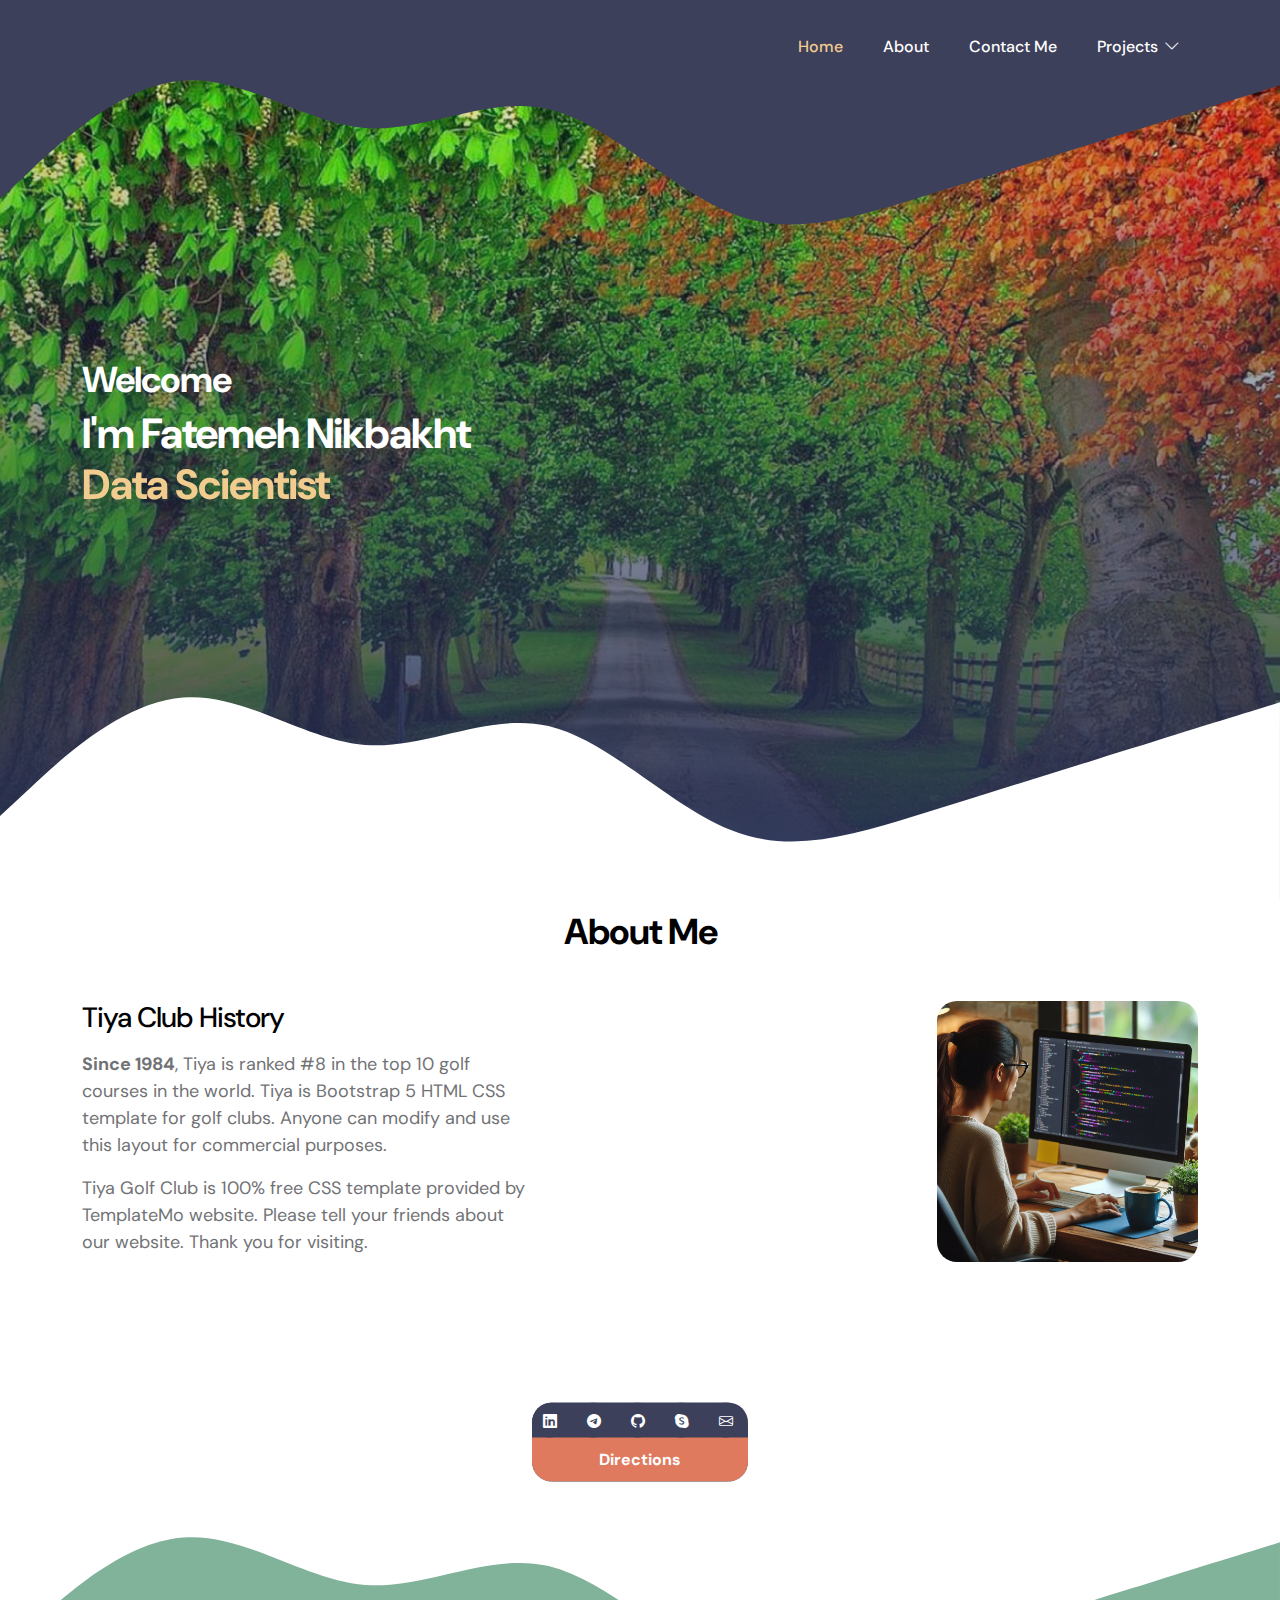
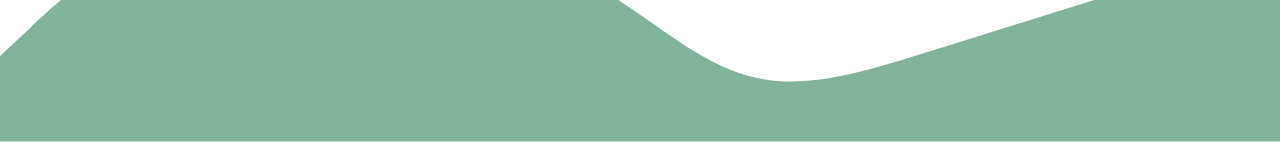
==== commit 7cbd3dcc: "update" ====
--- a/index.html
+++ b/index.html
@@ -45,9 +45,9 @@
                         </span>
                     </a> -->
 
-                    <div class="d-lg-none ms-auto me-3">
+                    <!-- <div class="d-lg-none ms-auto me-3">
                         <a class="btn custom-btn custom-border-btn" data-bs-toggle="offcanvas" href="#offcanvasExample" role="button" aria-controls="offcanvasExample">Member Login</a>
-                    </div>
+                    </div> -->
     
                     <button class="navbar-toggler" type="button" data-bs-toggle="collapse" data-bs-target="#navbarNav" aria-controls="navbarNav" aria-expanded="false" aria-label="Toggle navigation">
                         <span class="navbar-toggler-icon"></span>
@@ -72,12 +72,12 @@
                             </li>
 
                             <li class="nav-item dropdown">
-                                <a class="nav-link dropdown-toggle" href="#" id="navbarLightDropdownMenuLink" role="button" data-bs-toggle="dropdown" aria-expanded="false">Pages</a>
+                                <a class="nav-link dropdown-toggle" href="#" id="navbarLightDropdownMenuLink" role="button" data-bs-toggle="dropdown" aria-expanded="false">Projects</a>
 
                                 <ul class="dropdown-menu dropdown-menu-light" aria-labelledby="navbarLightDropdownMenuLink">
-                                    <li><a class="dropdown-item" href="event-listing.html">Event Listing</a></li>
-
-                                    <li><a class="dropdown-item" href="event-detail.html">Event Detail</a></li>
+                                    <li><a class="dropdown-item" href="Image_Processing.html">Image Processing</a></li>
+
+                                    <li><a class="dropdown-item" href="Attention_Network.html">Attention Network</a></li>
                                 </ul>
                             </li>
                         </ul>
@@ -89,7 +89,7 @@
                 </div>
             </nav>
 
-            <div class="offcanvas offcanvas-end" data-bs-scroll="true" tabindex="-1" id="offcanvasExample" aria-labelledby="offcanvasExampleLabel">                
+            <!-- <div class="offcanvas offcanvas-end" data-bs-scroll="true" tabindex="-1" id="offcanvasExample" aria-labelledby="offcanvasExampleLabel">                
                 <div class="offcanvas-header">
                     <h5 class="offcanvas-title" id="offcanvasExampleLabel">Member Login</h5>
                     
@@ -142,7 +142,7 @@
                 </div>
 
                 <svg xmlns="http://www.w3.org/2000/svg" viewBox="0 0 1440 320"><path fill="#3D405B" fill-opacity="1" d="M0,224L34.3,192C68.6,160,137,96,206,90.7C274.3,85,343,139,411,144C480,149,549,107,617,122.7C685.7,139,754,213,823,240C891.4,267,960,245,1029,224C1097.1,203,1166,181,1234,160C1302.9,139,1371,117,1406,106.7L1440,96L1440,320L1405.7,320C1371.4,320,1303,320,1234,320C1165.7,320,1097,320,1029,320C960,320,891,320,823,320C754.3,320,686,320,617,320C548.6,320,480,320,411,320C342.9,320,274,320,206,320C137.1,320,69,320,34,320L0,320Z"></path></svg>
-            </div>
+            </div> -->
             
 
             <section class="hero-section d-flex justify-content-center align-items-center" id="section_1">
@@ -155,22 +155,22 @@
                     <div class="row">
 
                         <div class="col-lg-6 col-12 mb-5 mb-lg-0">
-                            <h2 class="text-white">Welcome to the club</h2>
+                            <h2 class="text-white">Welcome</h2>
 
                             <h1 class="cd-headline rotate-1 text-white mb-4 pb-2">
-                                <span>Tiya is</span>
+                                <span>I'm Fatemeh Nikbakht</span>
                                 <span class="cd-words-wrapper">
-                                    <b class="is-visible">Modern</b>
-                                    <b>Creative</b>
-                                    <b>Lifestyle</b>
+                                    <b class="is-visible">Data Scientist</b>
+                                    <b>AI Specialist</b>
+                                    <b>Researecher</b>
                                 </span>
                             </h1>
 
-                            <div class="custom-btn-group">
+                            <!-- <div class="custom-btn-group">
                                 <a href="#section_2" class="btn custom-btn smoothscroll me-3">Our Story</a>
 
                                 <a href="#section_3" class="link smoothscroll">Become a member</a>
-                            </div>
+                            </div> -->
                         </div>
 
                         <div class="col-lg-6 col-12">
@@ -247,9 +247,9 @@
                                     </ul>
                                 </div>
 
-                                <div class="member-block-info d-flex align-items-center">
+                                <!-- <div class="member-block-info d-flex align-items-center">
                                     <p class="ms-auto">Fatemeh Nikbakht</p>
-                                </div>
+                                </div> -->
                             </div>
                         </div>
 
@@ -258,13 +258,12 @@
             </section>
 
 
-            <section class="section-bg-image">
+            <!-- <section class="section-bg-image">
                 <svg viewBox="0 0 1265 144" xmlns="http://www.w3.org/2000/svg" xmlns:xlink="http://www.w3.org/1999/xlink"><path fill="rgba(255, 255, 255, 1)" d="M 0 40 C 164 40 164 20 328 20 L 328 20 L 328 0 L 0 0 Z" stroke-width="0"></path> <path fill="rgba(255, 255, 255, 1)" d="M 327 20 C 445.5 20 445.5 89 564 89 L 564 89 L 564 0 L 327 0 Z" stroke-width="0"></path> <path fill="rgba(255, 255, 255, 1)" d="M 563 89 C 724.5 89 724.5 48 886 48 L 886 48 L 886 0 L 563 0 Z" stroke-width="0"></path><path fill="rgba(255, 255, 255, 1)" d="M 885 48 C 1006.5 48 1006.5 67 1128 67 L 1128 67 L 1128 0 L 885 0 Z" stroke-width="0"></path><path fill="rgba(255, 255, 255, 1)" d="M 1127 67 C 1196 67 1196 0 1265 0 L 1265 0 L 1265 0 L 1127 0 Z" stroke-width="0"></path></svg>
 
                 <div class="container">
                     <div class="row">
 
-                        <!-- 
                         <div class="col-lg-6 col-12">
                             <div class="section-bg-image-block">
                                 <h2 class="mb-lg-3">Get our newsletter</h2>
@@ -282,13 +281,12 @@
                                 </form>
                             </div>
                         </div> 
-                        -->
 
                     </div>
                 </div>
 
                 <svg viewBox="0 0 1265 144" xmlns="http://www.w3.org/2000/svg" xmlns:xlink="http://www.w3.org/1999/xlink"><path fill="rgba(255, 255, 255, 1)" d="M 0 40 C 164 40 164 20 328 20 L 328 20 L 328 0 L 0 0 Z" stroke-width="0"></path> <path fill="rgba(255, 255, 255, 1)" d="M 327 20 C 445.5 20 445.5 89 564 89 L 564 89 L 564 0 L 327 0 Z" stroke-width="0"></path> <path fill="rgba(255, 255, 255, 1)" d="M 563 89 C 724.5 89 724.5 48 886 48 L 886 48 L 886 0 L 563 0 Z" stroke-width="0"></path><path fill="rgba(255, 255, 255, 1)" d="M 885 48 C 1006.5 48 1006.5 67 1128 67 L 1128 67 L 1128 0 L 885 0 Z" stroke-width="0"></path><path fill="rgba(255, 255, 255, 1)" d="M 1127 67 C 1196 67 1196 0 1265 0 L 1265 0 L 1265 0 L 1127 0 Z" stroke-width="0"></path></svg>
-            </section>
+            </section> -->
 
 
             <!-- <section class="membership-section section-padding" id="section_3">
@@ -451,7 +449,7 @@
             </section> -->
 
 
-            <!-- <section class="events-section section-bg section-padding" id="section_4">
+            <!--<section class="events-section section-bg section-padding" id="section_4">
                 <div class="container">
                     <div class="row">
 
@@ -564,70 +562,32 @@
 
             <section class="contact-section section-padding" id="section_5">
                 <div class="container">
-                    <div class="row">
-
-                        <div class="col-lg-5 col-12">
-                            <form action="#" method="post" class="custom-form contact-form" role="form">
-                                <h2 class="mb-4 pb-2">Contact Tiya</h2>
-
-                                <div class="row">
-                                    <div class="col-lg-6 col-md-6 col-12">
-                                        <div class="form-floating">
-                                            <input type="text" name="full-name" id="full-name" class="form-control" placeholder="Full Name" required="">
-                                            
-                                            <label for="floatingInput">Full Name</label>
-                                        </div>
-                                    </div>
-
-                                    <div class="col-lg-6 col-md-6 col-12"> 
-                                        <div class="form-floating">
-                                            <input type="email" name="email" id="email" pattern="[^ @]*@[^ @]*" class="form-control" placeholder="Email address" required="">
-                                            
-                                            <label for="floatingInput">Email address</label>
-                                        </div>
-                                    </div>
-
-                                    <div class="col-lg-12 col-12">
-                                        <div class="form-floating">
-                                            <textarea class="form-control" id="message" name="message" placeholder="Describe message here"></textarea>
-                                            
-                                            <label for="floatingTextarea">Message</label>
-                                        </div>
-
-                                        <button type="submit" class="form-control">Submit Form</button>
-                                    </div>
-                                </div>
-                            </form>
-                        </div>
-
-                        <div class="col-lg-6 col-12">
-                            <div class="contact-info mt-5">
-                                <div class="contact-info-item">
-                                    <div class="contact-info-body">
-                                        <!-- <strong>London, United Kingdom</strong> -->
-
-                                        <p class="mt-2 mb-1">
-                                            <a href="tel: 010-020-0340" class="contact-link">
-                                                (020) 010-020-0340
-                                            </a>
-                                        </p>
-
-                                        <p class="mb-0">
-                                            <a href="mailto:fatemehnikbakht1@gmail.com" class="contact-link">
-                                                fatemehnikbakht1@gmail.com
-                                            </a>
-                                        </p>
-                                    </div>
-
-                                    <div class="contact-info-footer">
-                                        <a href="#">Directions</a>
-                                    </div>
-                                </div>
-
-                                <img src="images/WorldMap.svg" class="img-fluid" alt="">
-                            </div>
-                        </div>
-
+                    <div class="contact-info">
+                        <div class="contact-info-item">
+                            <ul class="social-icon">
+                                <li class="social-icon-item">
+                                    <a href="https://www.linkedin.com/in/fatemeh-nikbakht-nasrabadi" class="social-icon-link bi-linkedin"></a>
+                                </li>
+                                <li class="social-icon-item">
+                                    <a href="https://t.me/MaNikbakht" class="social-icon-link bi-telegram"></a>
+                                </li>
+                                <li class="social-icon-item">
+                                    <a href="https://github.com/nickinikbakht" class="social-icon-link bi-github"></a>
+                                </li>
+                                <li class="social-icon-item">
+                                    <a href="https://skype.com/live:a0021c2ff36d9532" class="social-icon-link bi-skype"></a>
+                                </li>
+                                <li class="social-icon-item">
+                                    <a href="mailto:fatemehnikbakhtmu@gmail.com" class="social-icon-link bi-envelope"></a>                                </li>
+                            </ul>
+
+
+                            <div class="contact-info-footer">
+                                <a href="#">Directions</a>
+                            </div>
+                        </div>
+
+                        <!-- <img src="images/WorldMap.svg" class="img-fluid" alt=""> -->
                     </div>
                 </div>
             </section>
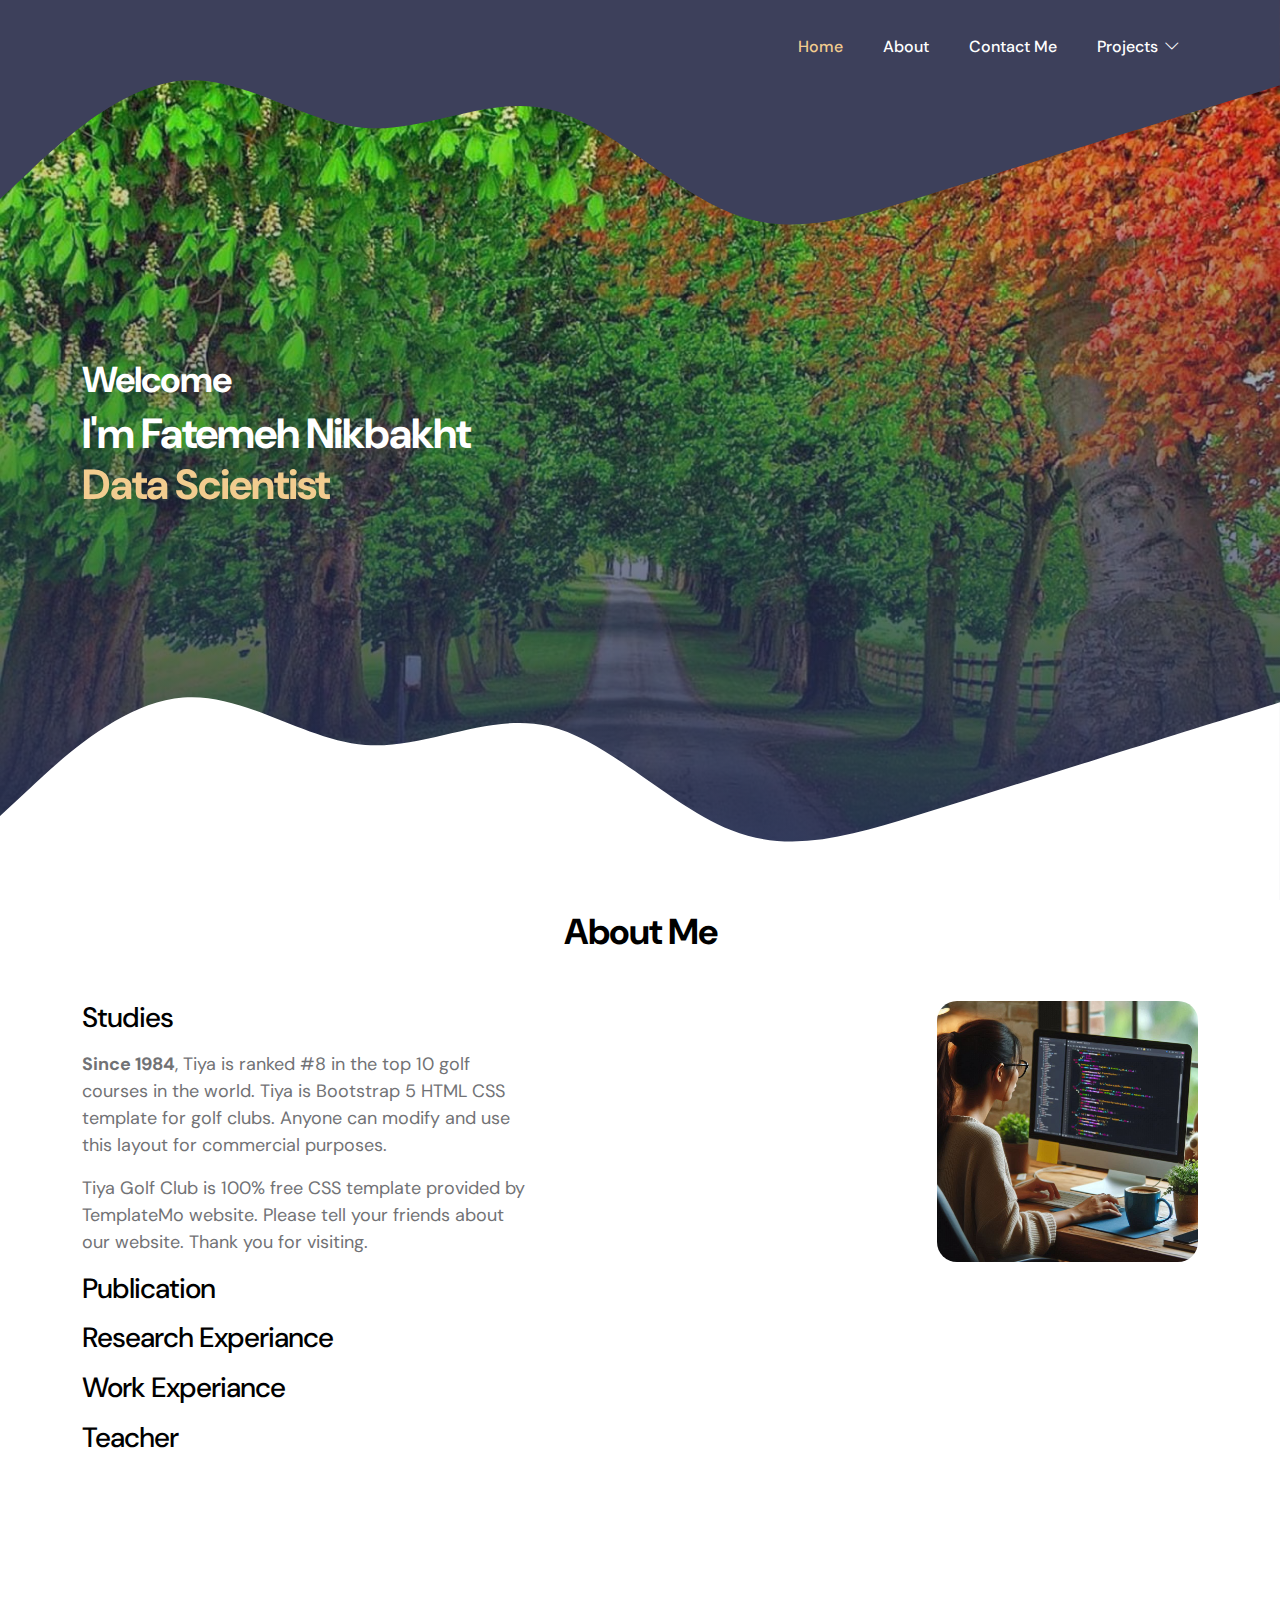
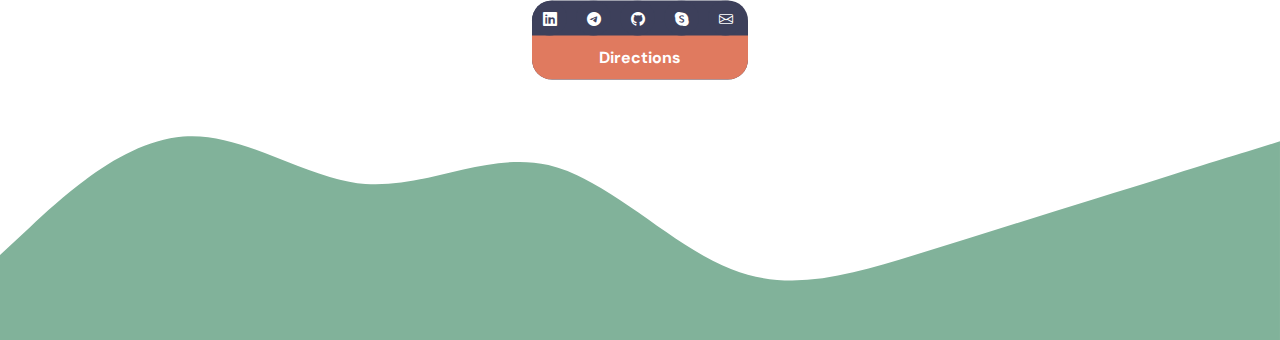
==== commit 3a8491b9: "Update" ====
--- a/index.html
+++ b/index.html
@@ -195,11 +195,16 @@
                         </div>
 
                         <div class="col-lg-5 col-12 me-auto mb-4 mb-lg-0">
-                            <h3 class="mb-3">Tiya Club History</h3>
+                            <h3 class="mb-3">Studies</h3>
 
                             <p><strong>Since 1984</strong>, Tiya is ranked #8 in the top 10 golf courses in the world. Tiya is Bootstrap 5 HTML CSS template for golf clubs. Anyone can modify and use this layout for commercial purposes.</p>
 
                             <p>Tiya Golf Club is 100% free CSS template provided by TemplateMo website. Please tell your friends about our website. Thank you for visiting.</p>
+                            <h3 class="mb-3">Publication</h3>
+                            <h3 class="mb-3">Research Experiance</h3>
+                            <h3 class="mb-3">Work Experiance</h3>
+                            <h3 class="mb-3">Teacher</h3>
+                            
                         </div>
 
                         <!-- <div class="col-lg-3 col-md-6 col-12 mb-4 mb-lg-0 mb-md-0">
@@ -578,7 +583,8 @@
                                     <a href="https://skype.com/live:a0021c2ff36d9532" class="social-icon-link bi-skype"></a>
                                 </li>
                                 <li class="social-icon-item">
-                                    <a href="mailto:fatemehnikbakhtmu@gmail.com" class="social-icon-link bi-envelope"></a>                                </li>
+                                    <a href="mailto:fatemehnikbakhtmu@gmail.com" class="social-icon-link bi-envelope"></a>
+                                </li>
                             </ul>
 
 
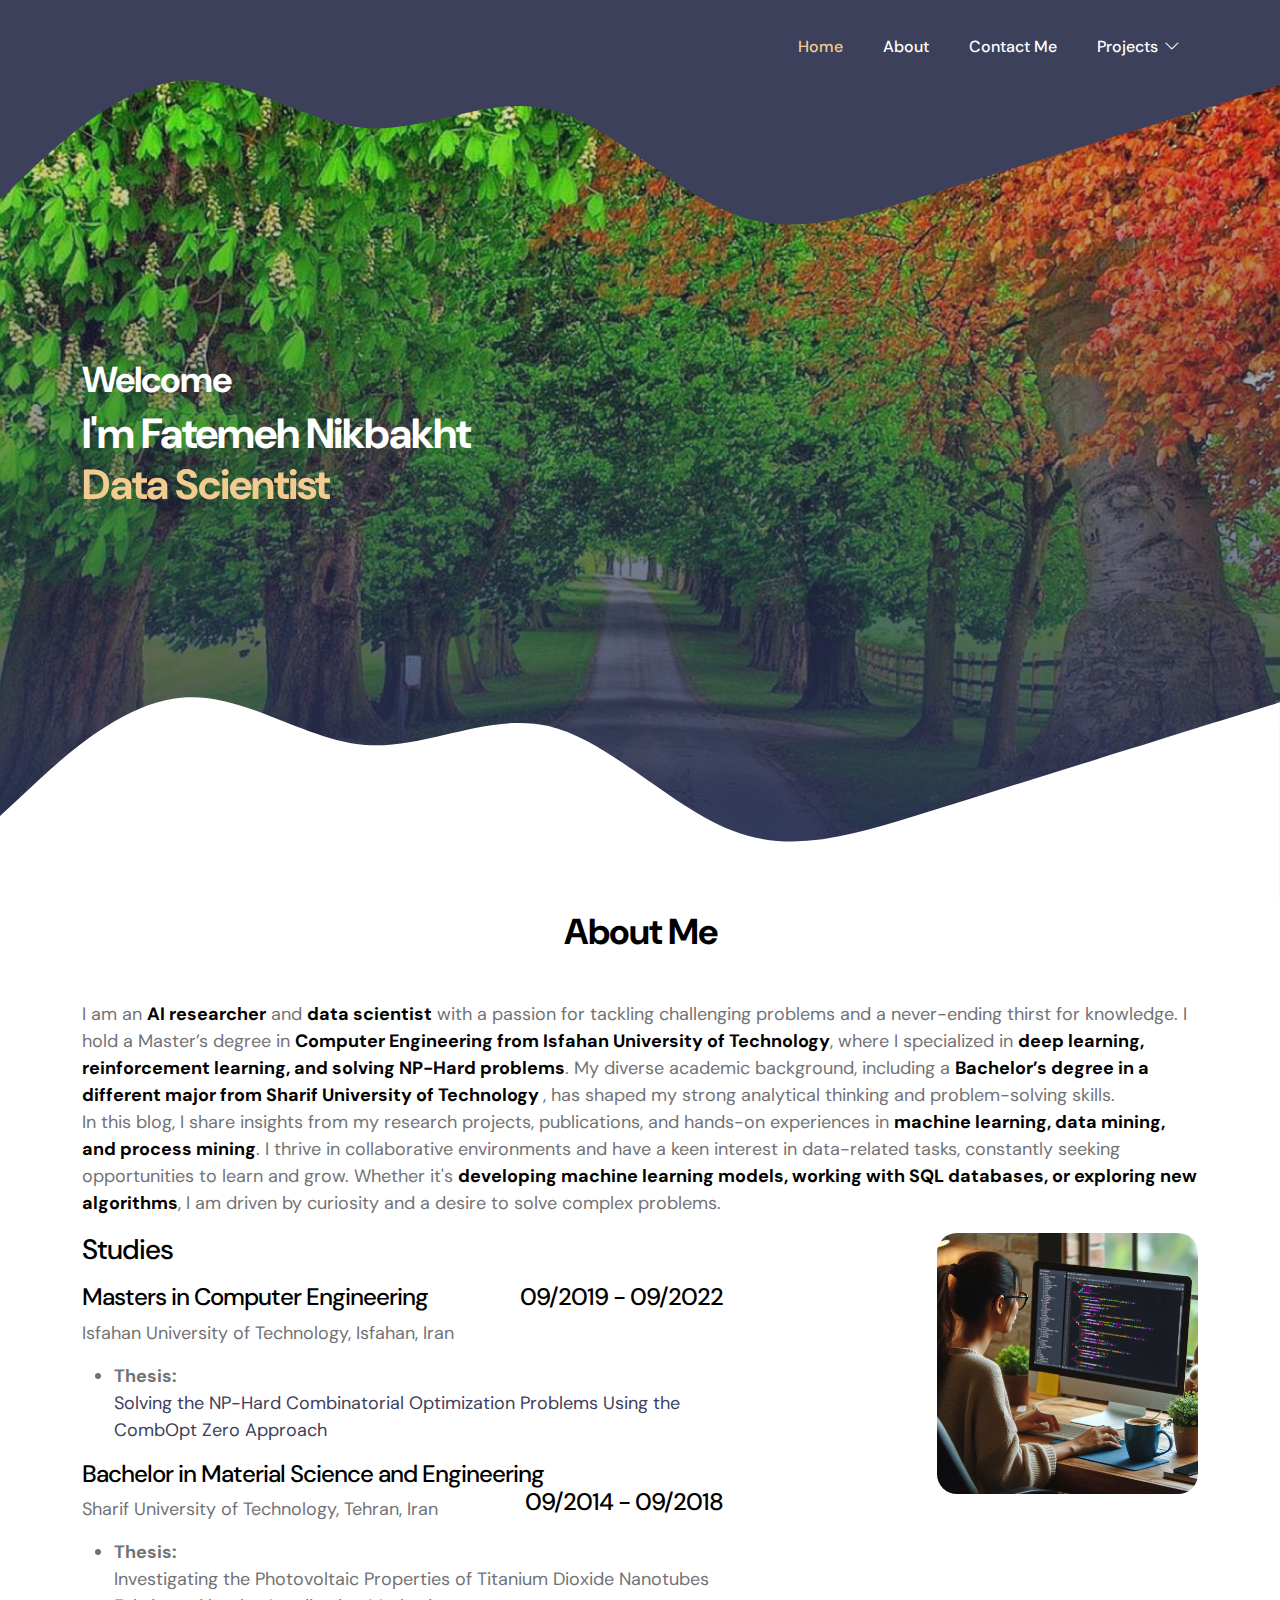
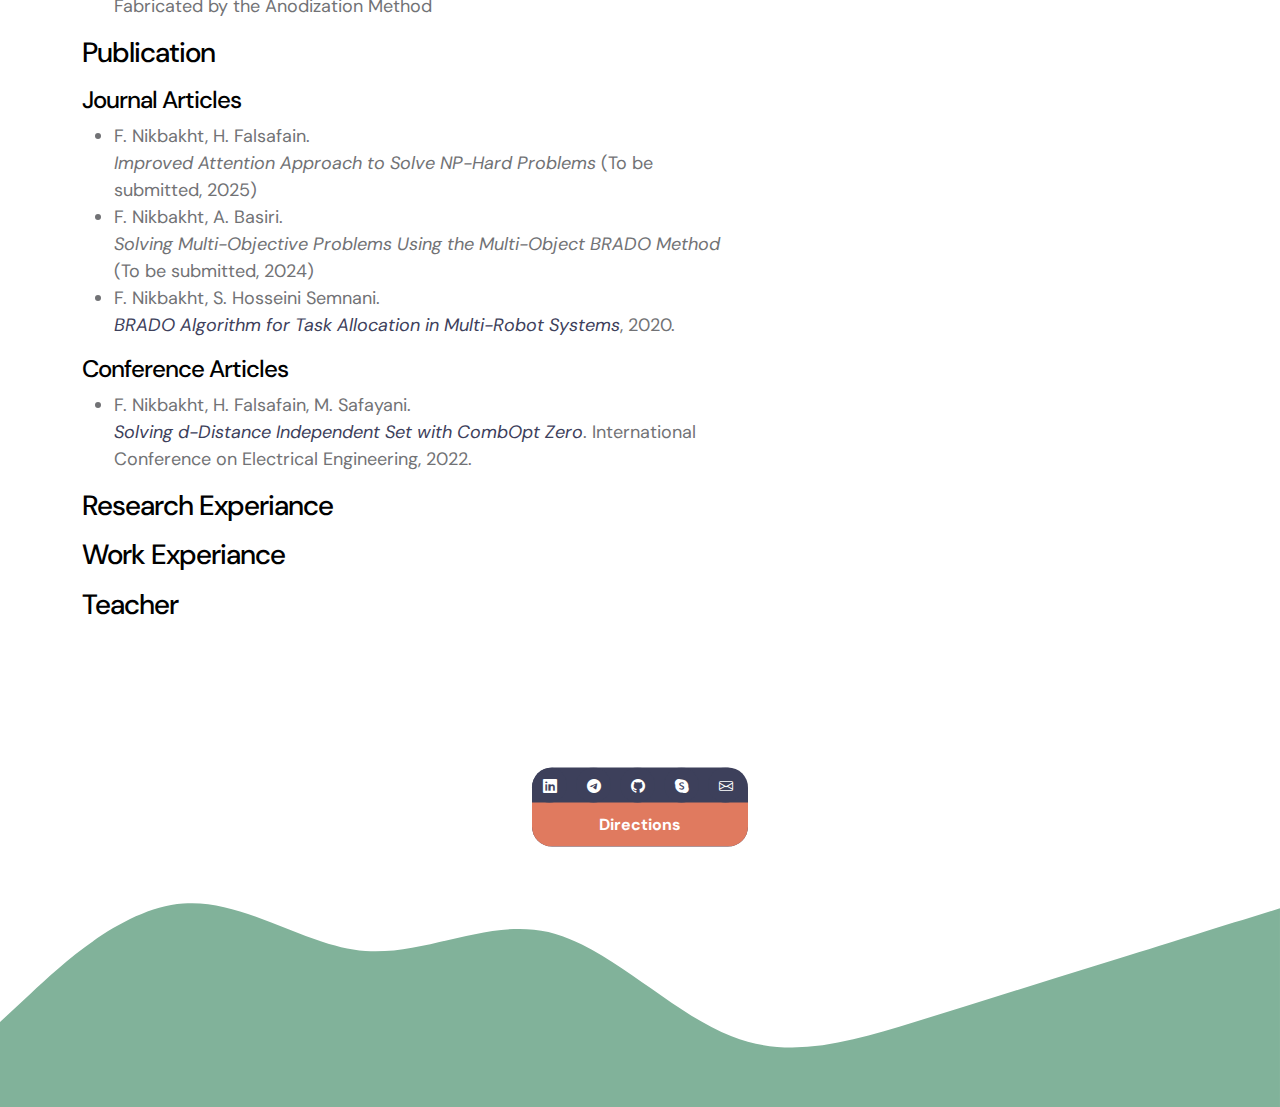
==== commit 33c001a2: "update" ====
--- a/index.html
+++ b/index.html
@@ -193,15 +193,56 @@
                         <div class="col-lg-12 col-12 text-center">
                             <h2 class="mb-lg-5 mb-4">About Me</h2>
                         </div>
-
-                        <div class="col-lg-5 col-12 me-auto mb-4 mb-lg-0">
+                        <div>
+                        <p>I am an <strong style="color: black;">AI researcher</strong style="color: black;"> and <strong style="color: black;">data scientist</strong> 
+                            with a passion for tackling challenging problems and a never-ending thirst for knowledge.
+                             I hold a Master’s degree in  
+                            <strong style="color: black;">Computer Engineering from Isfahan University of Technology</strong>, 
+                            where I specialized in <strong style="color: black;">deep learning,
+                             reinforcement learning, and solving NP-Hard problems</strong>. My diverse academic background, 
+                             including a <strong style="color: black;">Bachelor’s degree in a different major from Sharif University of Technology </strong> , 
+                             has shaped my strong analytical thinking and problem-solving skills.
+                            <br>
+                            In this blog, I share insights from my research projects, publications, 
+                            and hands-on experiences in <strong style="color: black;">machine learning, data mining, and process mining</strong>.
+                             I thrive in collaborative environments and have a keen interest in data-related
+                              tasks, constantly seeking opportunities to learn and grow. Whether it's <strong style="color: black;">developing
+                               machine learning models, working with SQL databases, or exploring new algorithms</strong>,
+                                I am driven by curiosity and a desire to solve complex problems.</p>
+
+                            </div>
+                        <div class="col-lg-7 col-12 me-auto mb-4 mb-lg-0">
                             <h3 class="mb-3">Studies</h3>
-
-                            <p><strong>Since 1984</strong>, Tiya is ranked #8 in the top 10 golf courses in the world. Tiya is Bootstrap 5 HTML CSS template for golf clubs. Anyone can modify and use this layout for commercial purposes.</p>
-
-                            <p>Tiya Golf Club is 100% free CSS template provided by TemplateMo website. Please tell your friends about our website. Thank you for visiting.</p>
+                            <h4>Masters in Computer Engineering <span style="float:right;">09/2019 - 09/2022</span></h4>
+                            <p>Isfahan University of Technology, Isfahan, Iran</p>
+                            <ul>
+                                <li><strong>Thesis: </strong><a href="https://github.com/nickinikbakht/Reinforcement_Learning/blob/main/Master's%20thesis%20summary%20-%20Nikbakht.pdf">Solving the NP-Hard Combinatorial Optimization Problems Using the CombOpt Zero Approach</a></li>
+                            </ul>
+
+                            <h4>Bachelor in Material Science and Engineering <span style="float:right;">09/2014 - 09/2018</span></h4>
+                            <p>Sharif University of Technology, Tehran, Iran</p>
+                            <ul>
+                                <li><strong>Thesis: </strong><br>Investigating the Photovoltaic Properties of Titanium Dioxide Nanotubes Fabricated by the Anodization Method</li>
+                            </ul>
+
                             <h3 class="mb-3">Publication</h3>
+                            <div class="publications">
+                            
+                                <h4>Journal Articles</h4>
+                                <ul>
+                                    <li>F. Nikbakht, H. Falsafain. <br><em>Improved Attention Approach to Solve NP-Hard Problems</em> (To be submitted, 2025)</li>
+                                    <li>F. Nikbakht, A. Basiri. <br> <em>Solving Multi-Objective Problems Using the Multi-Object BRADO Method</em> (To be submitted, 2024)</li>
+                                    <li>F. Nikbakht, S. Hosseini Semnani. <br> <a href="https://drive.google.com/file/d/145OX73lNyGdjb05GGviMJAM5el7O9t4G/view?usp=drive_link"><em>BRADO Algorithm for Task Allocation in Multi-Robot Systems</em></a>, 2020.</li>
+                                </ul>
+                            
+                                <h4>Conference Articles</h4>
+                                <ul>
+                                    <li>F. Nikbakht, H. Falsafain, M. Safayani. <a href="https://iceeconf.ir/home/Article/d8961970-1c36-46a3-a6fa-efeef2"><em>Solving d-Distance Independent Set with CombOpt Zero</em></a>. International Conference on Electrical Engineering, 2022.</li>
+                                </ul>
+                            </div>
+                            
                             <h3 class="mb-3">Research Experiance</h3>
+
                             <h3 class="mb-3">Work Experiance</h3>
                             <h3 class="mb-3">Teacher</h3>
                             
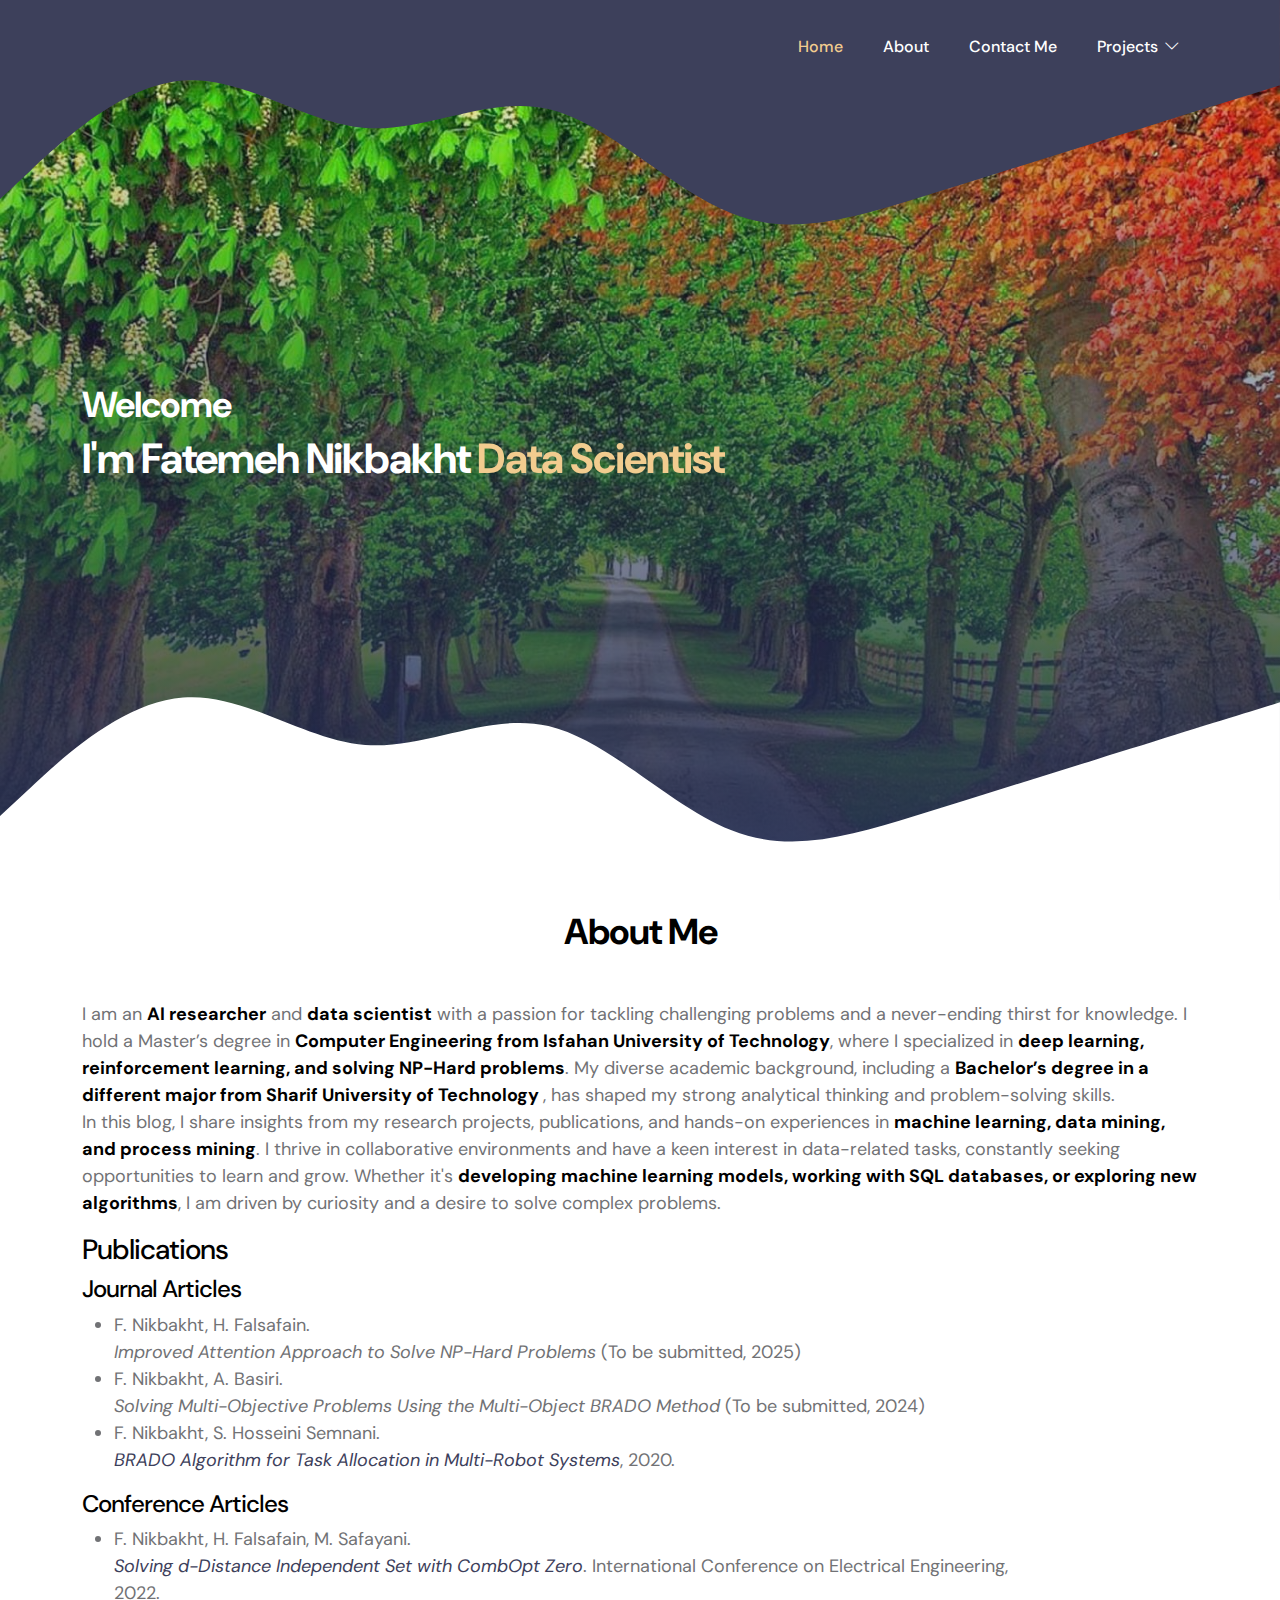
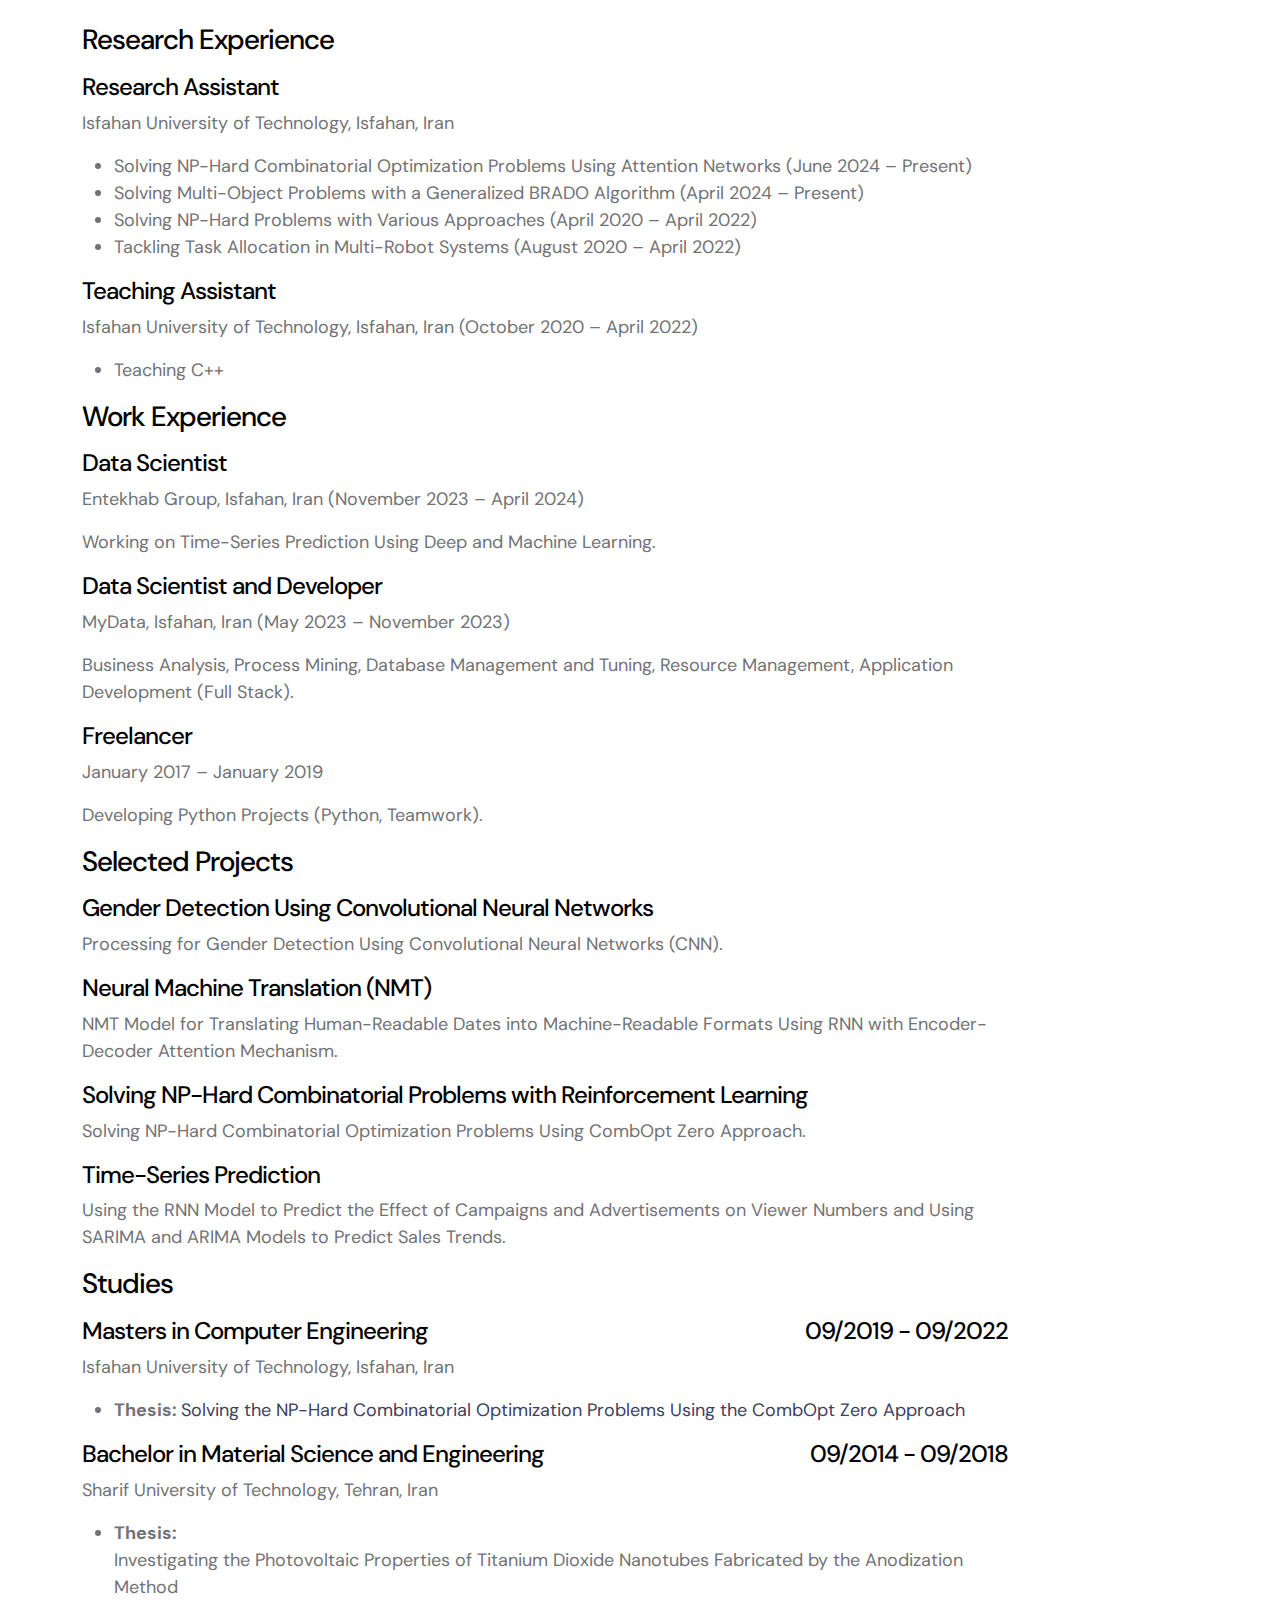
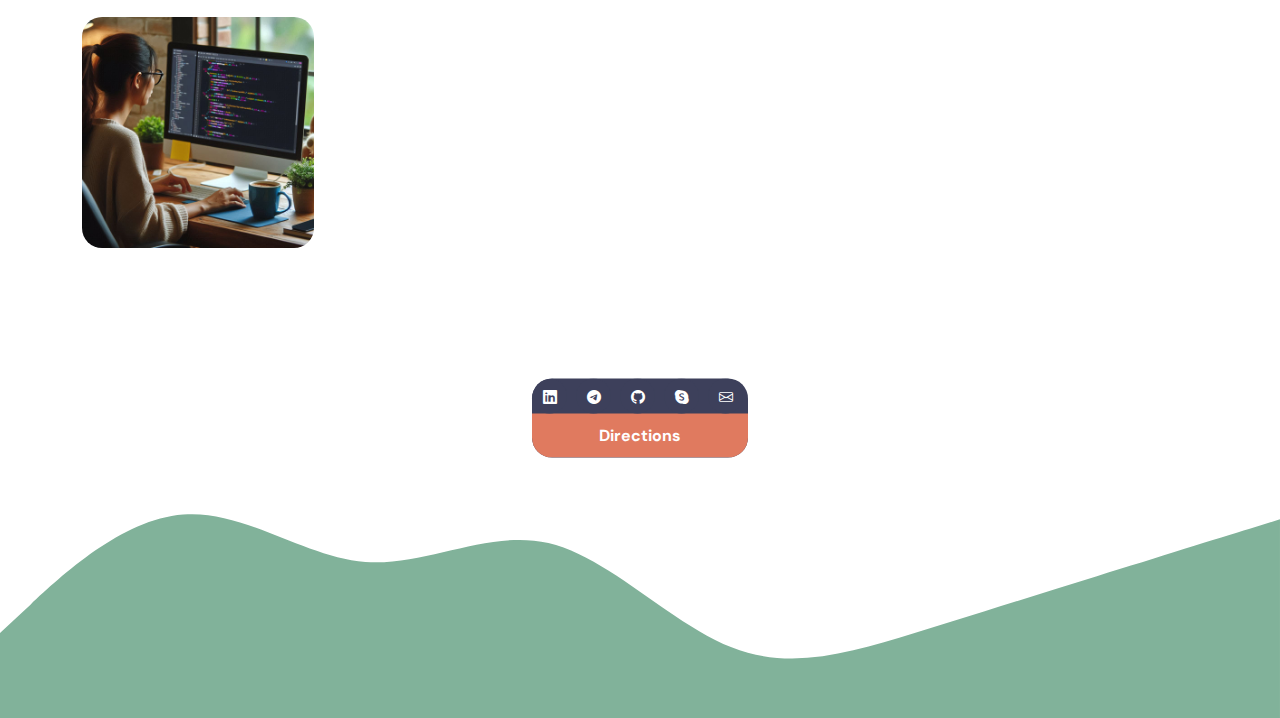
==== commit cc2483ed: "update" ====
--- a/index.html
+++ b/index.html
@@ -154,7 +154,7 @@
                 <div class="container">
                     <div class="row">
 
-                        <div class="col-lg-6 col-12 mb-5 mb-lg-0">
+                        <div class="col-lg-8 col-12 mb-5 mb-lg-0">
                             <h2 class="text-white">Welcome</h2>
 
                             <h1 class="cd-headline rotate-1 text-white mb-4 pb-2">
@@ -211,7 +211,90 @@
                                 I am driven by curiosity and a desire to solve complex problems.</p>
 
                             </div>
-                        <div class="col-lg-7 col-12 me-auto mb-4 mb-lg-0">
+                        <div class="col-lg-10 col-12 me-auto mb-4 mb-lg-0">
+                            
+
+                            <div class="mb-3">
+                                <h3>Publications</h3>
+                                <div class="publications">
+                                    <h4>Journal Articles</h4>
+                                    <ul>
+                                        <li>F. Nikbakht, H. Falsafain.<br>
+                                            <em>Improved Attention Approach to Solve NP-Hard Problems</em> (To be submitted, 2025)
+                                        </li>
+                                        <li>F. Nikbakht, A. Basiri.<br>
+                                            <em>Solving Multi-Objective Problems Using the Multi-Object BRADO Method</em> (To be submitted, 2024)
+                                        </li>
+                                        <li>F. Nikbakht, S. Hosseini Semnani.<br>
+                                            <a href="https://drive.google.com/file/d/145OX73lNyGdjb05GGviMJAM5el7O9t4G/view?usp=drive_link">
+                                                <em>BRADO Algorithm for Task Allocation in Multi-Robot Systems</em></a>, 2020.
+                                        </li>
+                                    </ul>
+                                    
+                                    <h4>Conference Articles</h4>
+                                    <ul>
+                                        <li>F. Nikbakht, H. Falsafain, M. Safayani.<br>
+                                            <a href="https://iceeconf.ir/home/Article/d8961970-1c36-46a3-a6fa-efeef2">
+                                                <em>Solving d-Distance Independent Set with CombOpt Zero</em></a>. 
+                                            International Conference on Electrical Engineering, 2022.
+                                        </li>
+                                    </ul>
+                                </div>
+                            </div>
+                            
+                            <h3 class="mb-3">Research Experience</h3>
+                            <section id="research-experience">
+                                <h4>Research Assistant</h4>
+                                <p>Isfahan University of Technology, Isfahan, Iran</p>
+                                <ul>
+                                    <li>Solving NP-Hard Combinatorial Optimization Problems Using Attention Networks (June 2024 – Present)</li>
+                                    <li>Solving Multi-Object Problems with a Generalized BRADO Algorithm (April 2024 – Present)</li>
+                                    <li>Solving NP-Hard Problems with Various Approaches (April 2020 – April 2022)</li>
+                                    <li>Tackling Task Allocation in Multi-Robot Systems (August 2020 – April 2022)</li>
+                                </ul>
+                                
+                                <h4>Teaching Assistant</h4>
+                                <p>Isfahan University of Technology, Isfahan, Iran (October 2020 – April 2022)</p>
+                                <ul>
+                                    <li>Teaching C++</li>
+                                </ul>
+                            </section>
+
+                            <h3 class="mb-3">Work Experience</h3>
+
+                            <section id="work-experience">
+                            
+                                <h4>Data Scientist</h4>
+                                <p>Entekhab Group, Isfahan, Iran (November 2023 – April 2024)</p>
+                                <p>Working on Time-Series Prediction Using Deep and Machine Learning.</p>
+                            
+                                <h4>Data Scientist and Developer</h4>
+                                <p>MyData, Isfahan, Iran (May 2023 – November 2023)</p>
+                                <p>Business Analysis, Process Mining, Database Management and Tuning, Resource Management, Application Development (Full Stack).</p>
+                            
+                                <h4>Freelancer</h4>
+                                <p>January 2017 – January 2019</p>
+                                <p>Developing Python Projects (Python, Teamwork).</p>
+                            
+                            </section>
+                            
+                            <h3 class="mb-3">Selected Projects</h3>
+
+                            <section id="selected-projects">
+                            
+                                <h4>Gender Detection Using Convolutional Neural Networks</h4>
+                                <p>Processing for Gender Detection Using Convolutional Neural Networks (CNN).</p>
+                            
+                                <h4>Neural Machine Translation (NMT)</h4>
+                                <p>NMT Model for Translating Human-Readable Dates into Machine-Readable Formats Using RNN with Encoder-Decoder Attention Mechanism.</p>
+                            
+                                <h4>Solving NP-Hard Combinatorial Problems with Reinforcement Learning</h4>
+                                <p>Solving NP-Hard Combinatorial Optimization Problems Using CombOpt Zero Approach.</p>
+                            
+                                <h4>Time-Series Prediction</h4>
+                                <p>Using the RNN Model to Predict the Effect of Campaigns and Advertisements on Viewer Numbers and Using SARIMA and ARIMA Models to Predict Sales Trends.</p>
+                            
+                            </section>
                             <h3 class="mb-3">Studies</h3>
                             <h4>Masters in Computer Engineering <span style="float:right;">09/2019 - 09/2022</span></h4>
                             <p>Isfahan University of Technology, Isfahan, Iran</p>
@@ -224,29 +307,6 @@
                             <ul>
                                 <li><strong>Thesis: </strong><br>Investigating the Photovoltaic Properties of Titanium Dioxide Nanotubes Fabricated by the Anodization Method</li>
                             </ul>
-
-                            <h3 class="mb-3">Publication</h3>
-                            <div class="publications">
-                            
-                                <h4>Journal Articles</h4>
-                                <ul>
-                                    <li>F. Nikbakht, H. Falsafain. <br><em>Improved Attention Approach to Solve NP-Hard Problems</em> (To be submitted, 2025)</li>
-                                    <li>F. Nikbakht, A. Basiri. <br> <em>Solving Multi-Objective Problems Using the Multi-Object BRADO Method</em> (To be submitted, 2024)</li>
-                                    <li>F. Nikbakht, S. Hosseini Semnani. <br> <a href="https://drive.google.com/file/d/145OX73lNyGdjb05GGviMJAM5el7O9t4G/view?usp=drive_link"><em>BRADO Algorithm for Task Allocation in Multi-Robot Systems</em></a>, 2020.</li>
-                                </ul>
-                            
-                                <h4>Conference Articles</h4>
-                                <ul>
-                                    <li>F. Nikbakht, H. Falsafain, M. Safayani. <a href="https://iceeconf.ir/home/Article/d8961970-1c36-46a3-a6fa-efeef2"><em>Solving d-Distance Independent Set with CombOpt Zero</em></a>. International Conference on Electrical Engineering, 2022.</li>
-                                </ul>
-                            </div>
-                            
-                            <h3 class="mb-3">Research Experiance</h3>
-
-                            <h3 class="mb-3">Work Experiance</h3>
-                            <h3 class="mb-3">Teacher</h3>
-                            
-                        </div>
 
                         <!-- <div class="col-lg-3 col-md-6 col-12 mb-4 mb-lg-0 mb-md-0">
                             <div class="member-block">
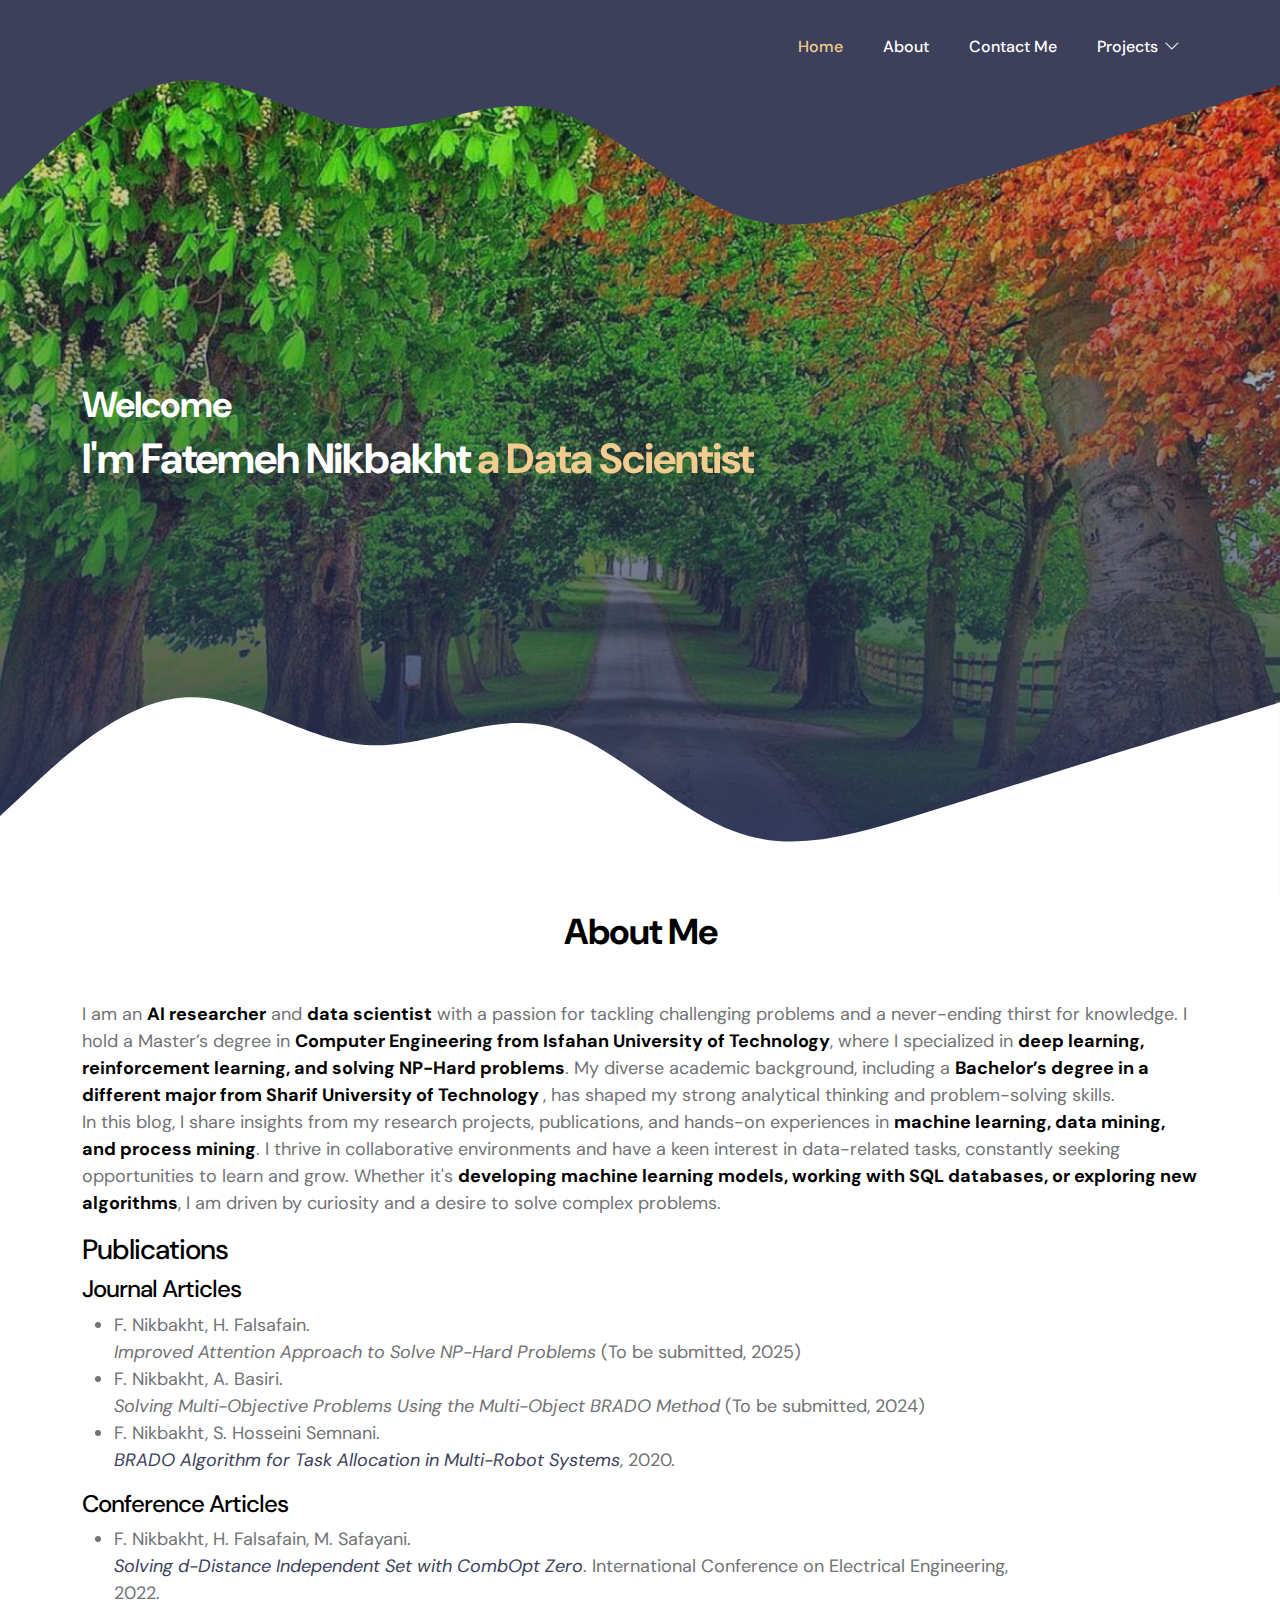
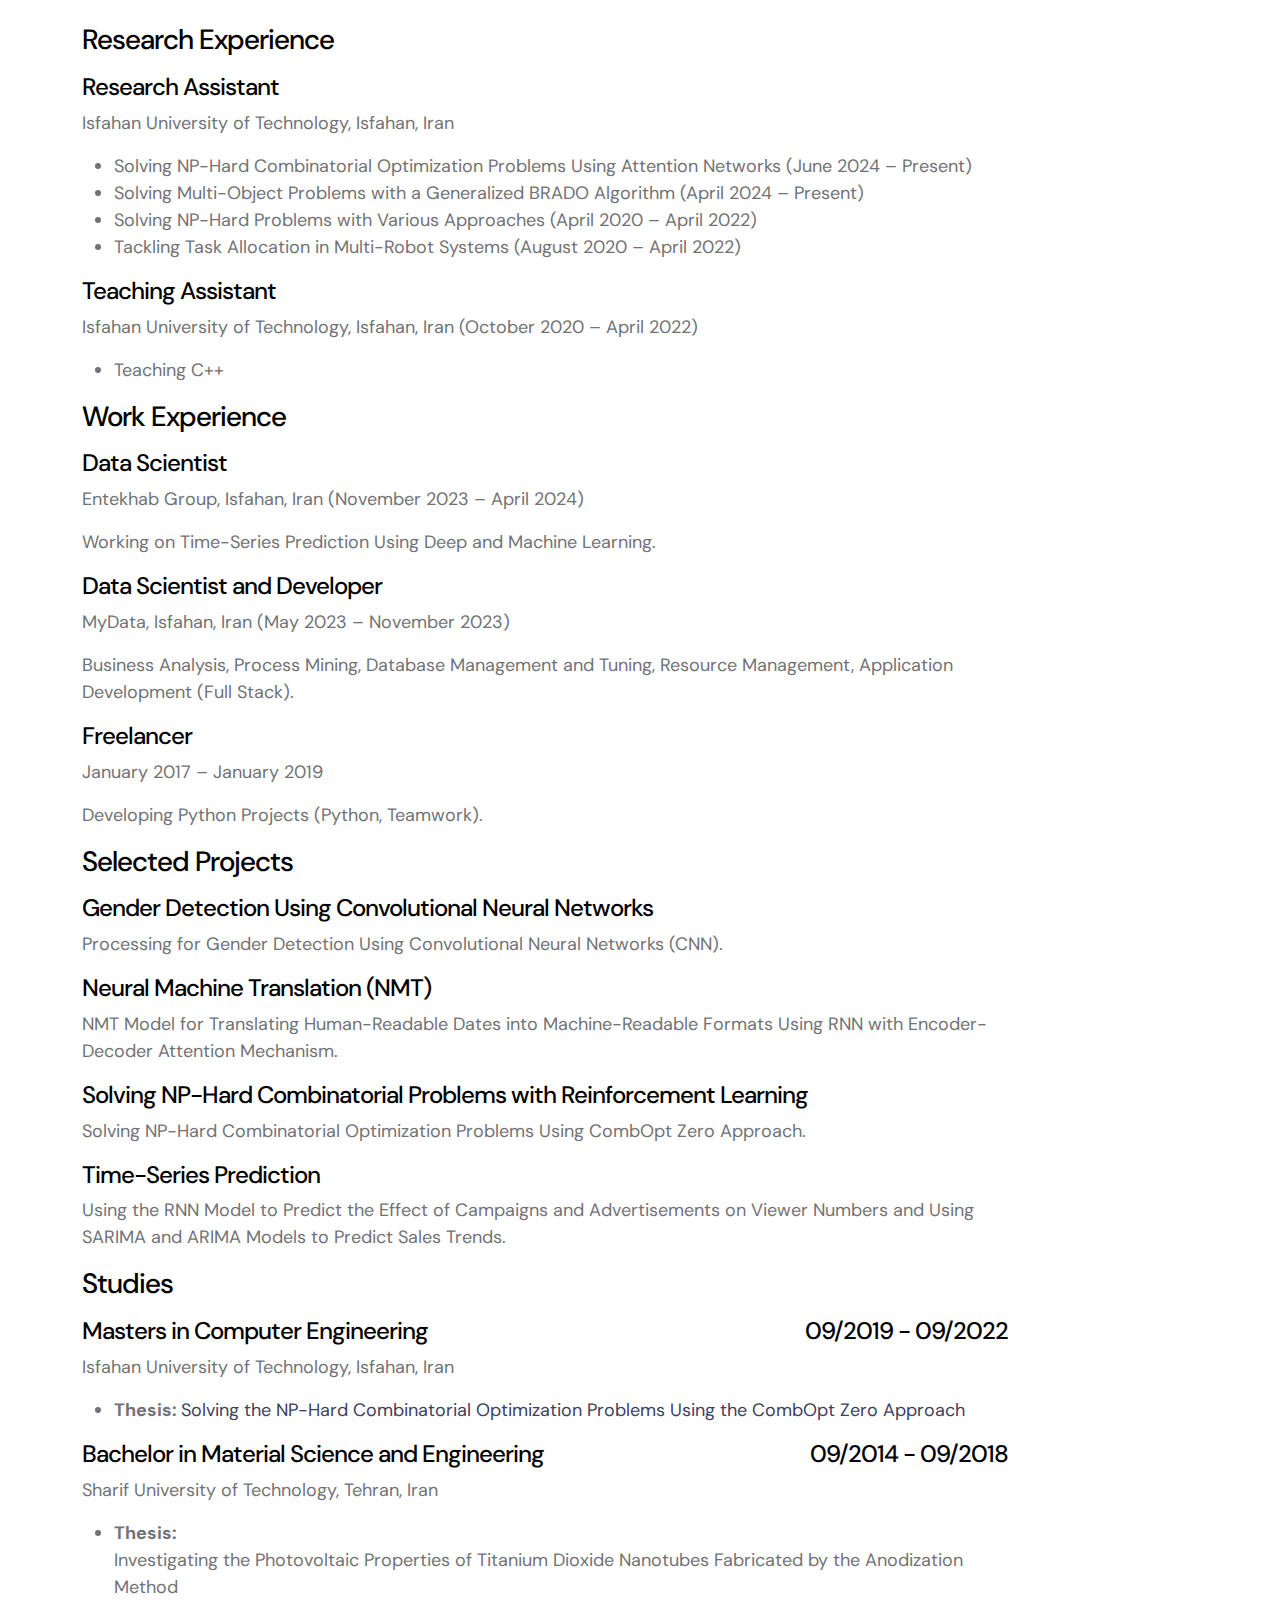
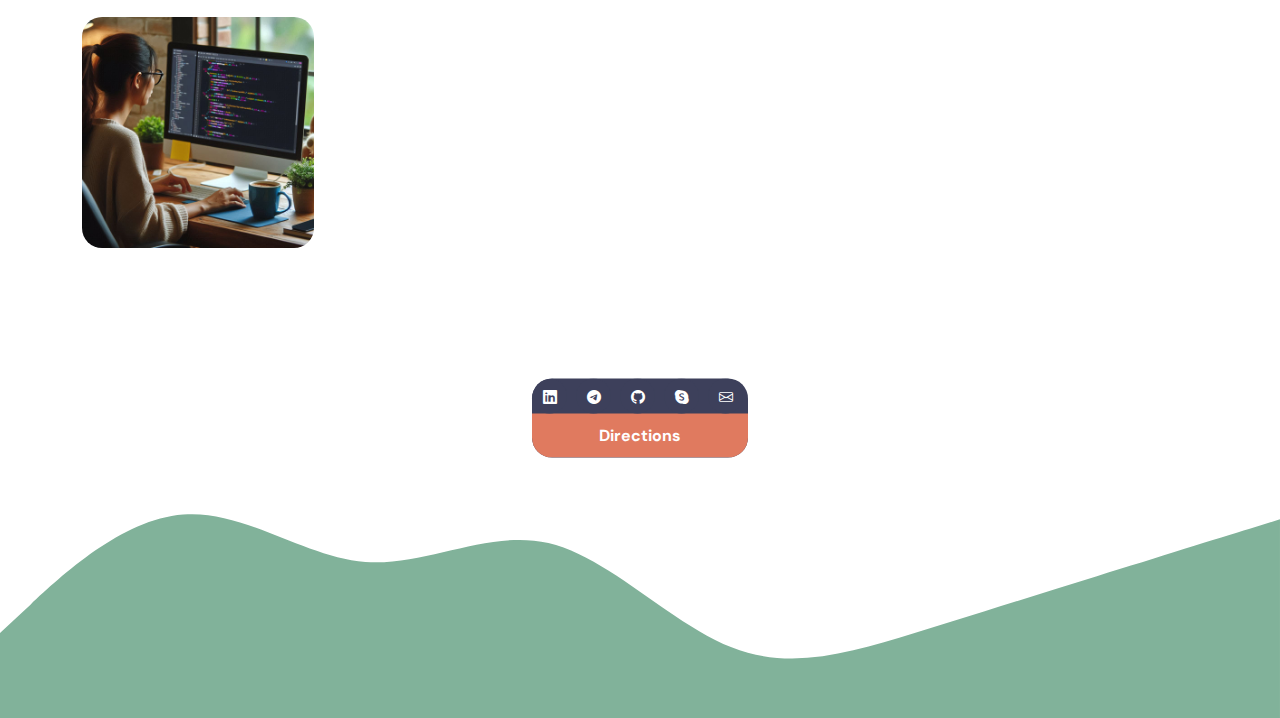
==== commit f4f6ea99: "update" ====
--- a/index.html
+++ b/index.html
@@ -160,9 +160,9 @@
                             <h1 class="cd-headline rotate-1 text-white mb-4 pb-2">
                                 <span>I'm Fatemeh Nikbakht</span>
                                 <span class="cd-words-wrapper">
-                                    <b class="is-visible">Data Scientist</b>
-                                    <b>AI Specialist</b>
-                                    <b>Researecher</b>
+                                    <b class="is-visible">a Data Scientist</b>
+                                    <b>a Researecher</b>
+                                    <b>an AI Specialist</b>
                                 </span>
                             </h1>
 
